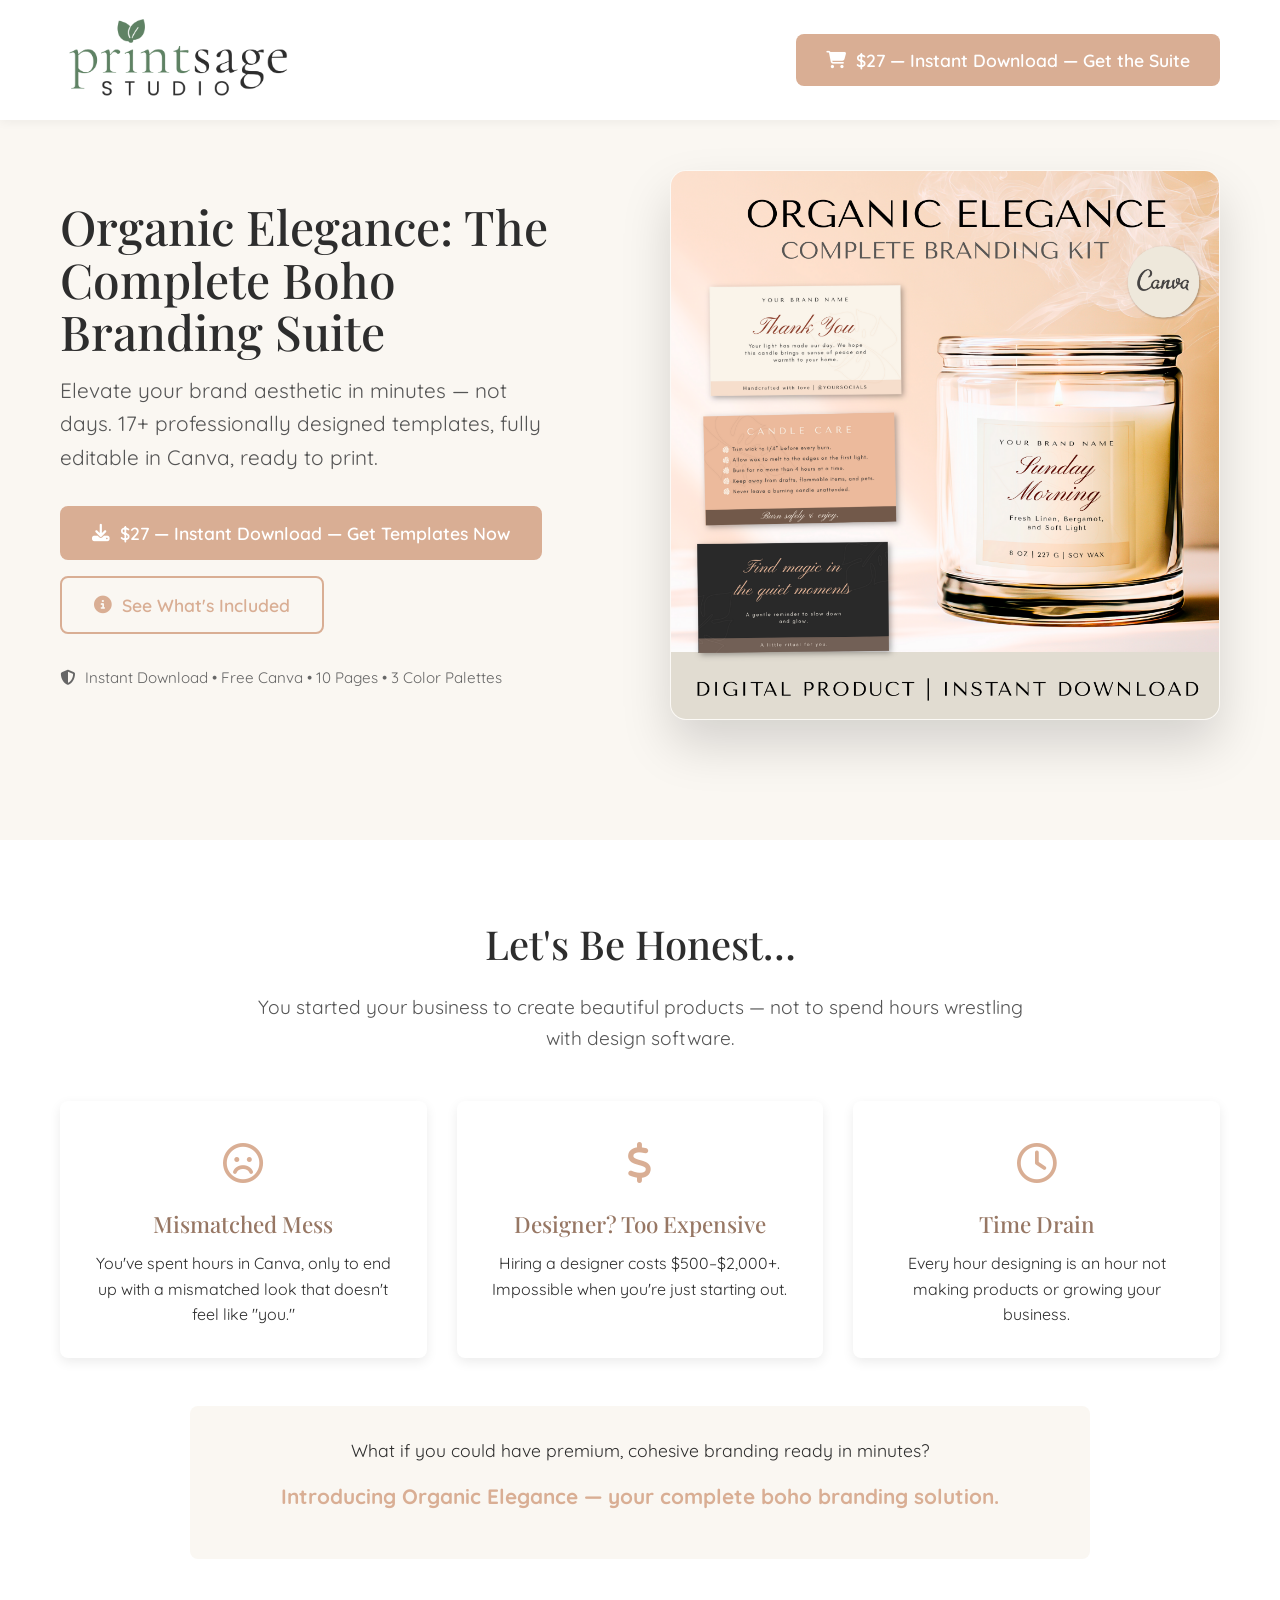
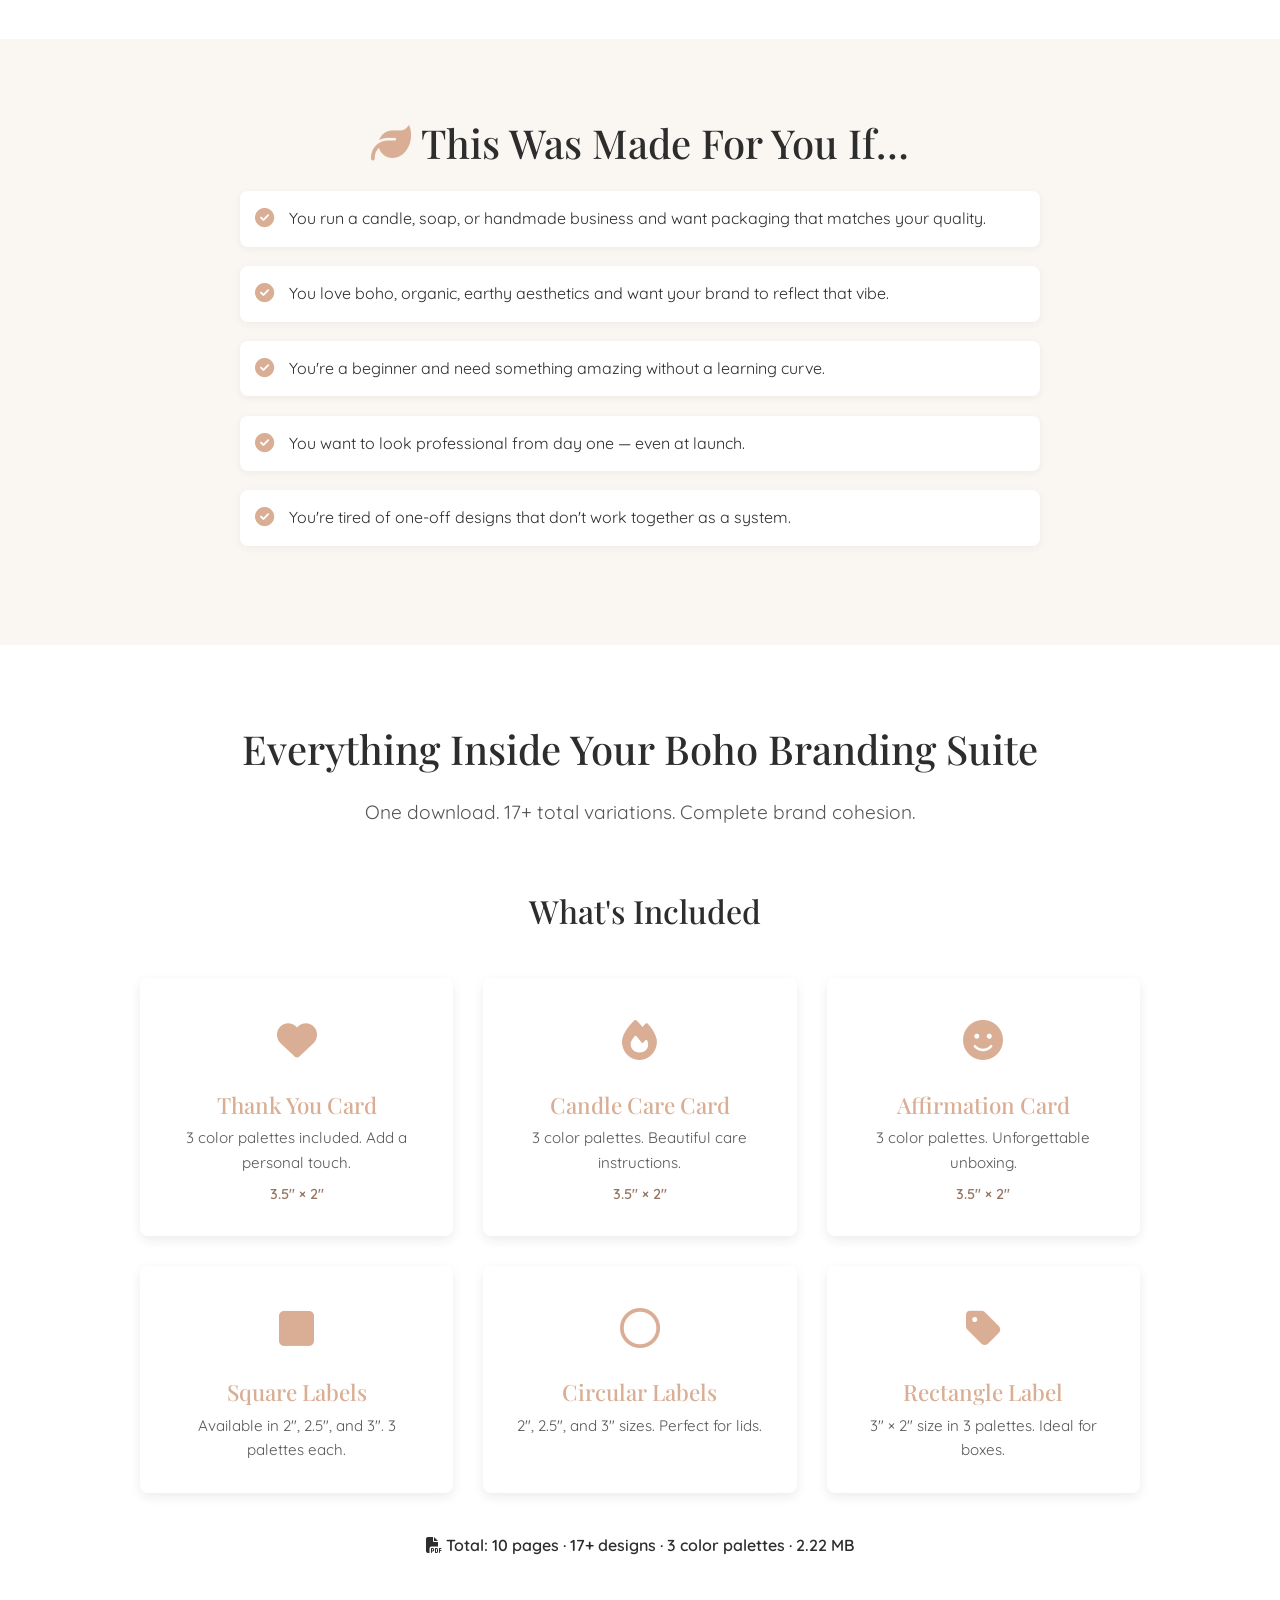
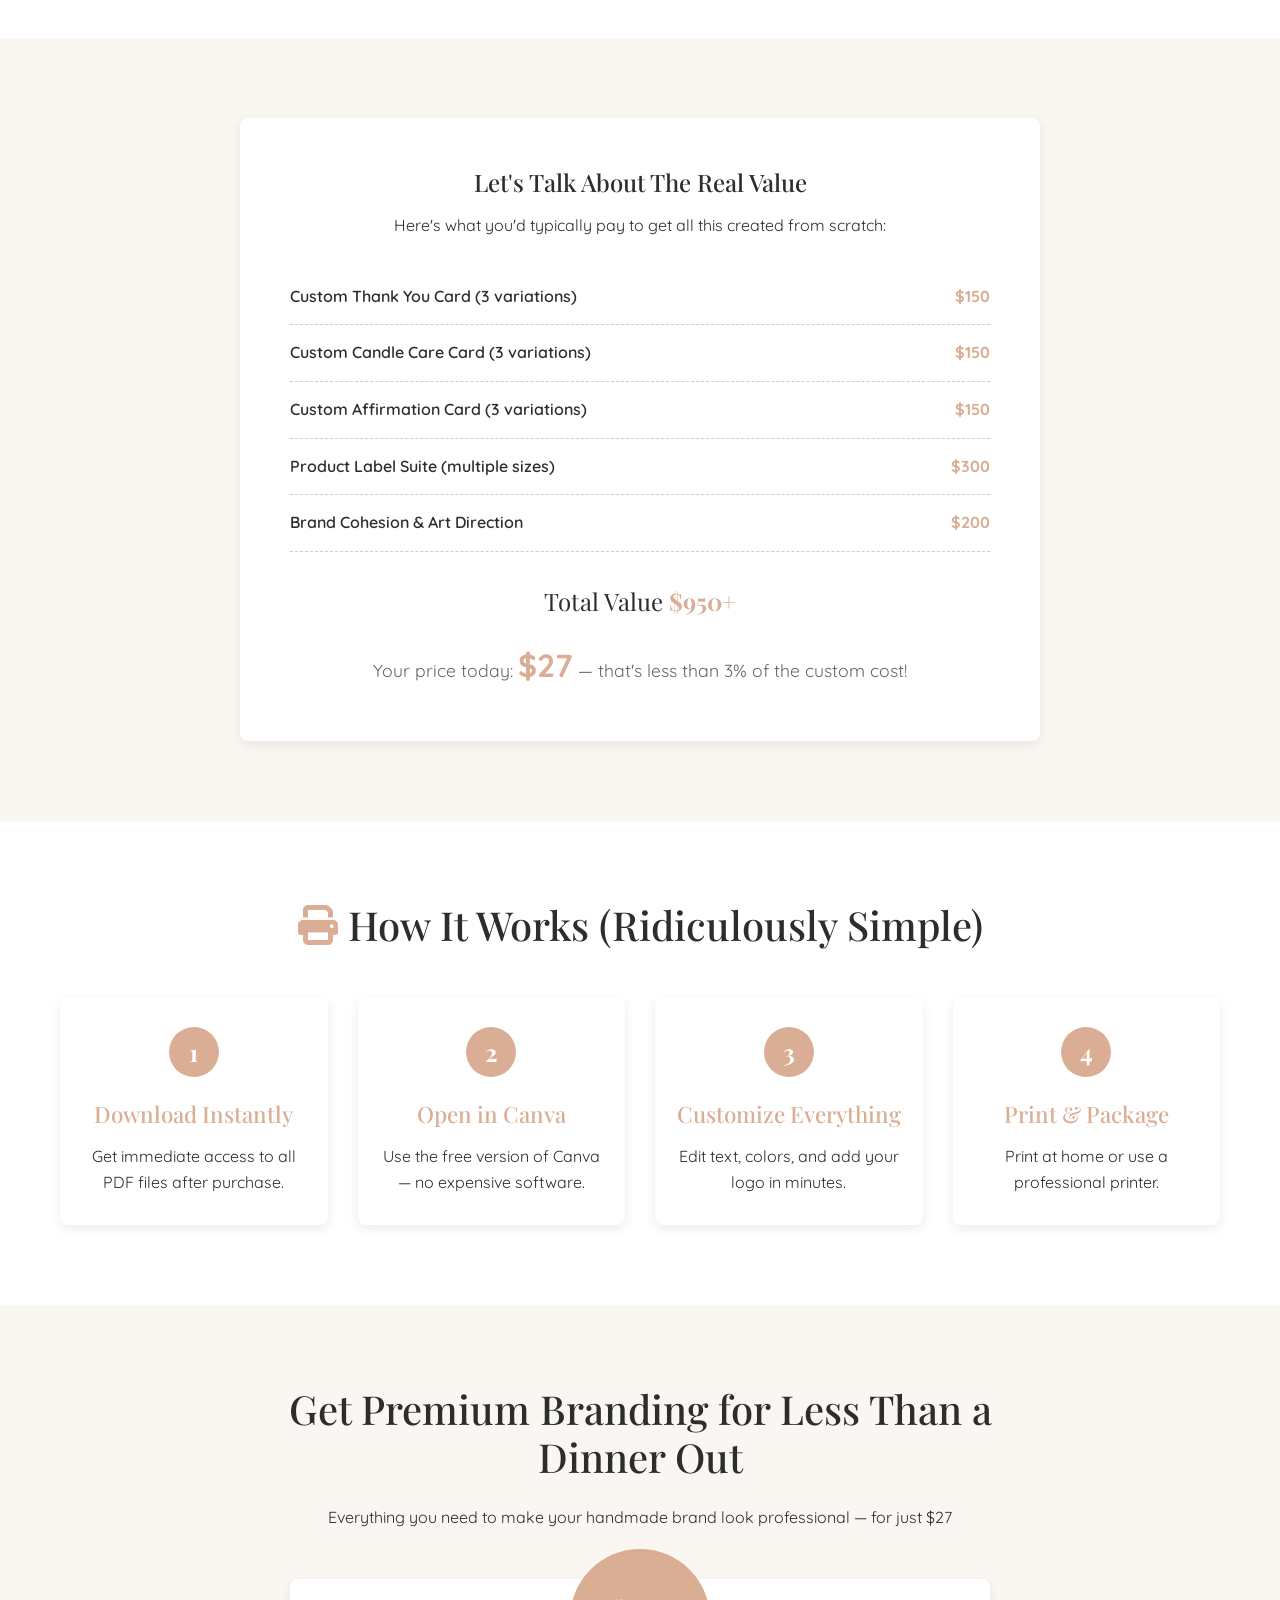
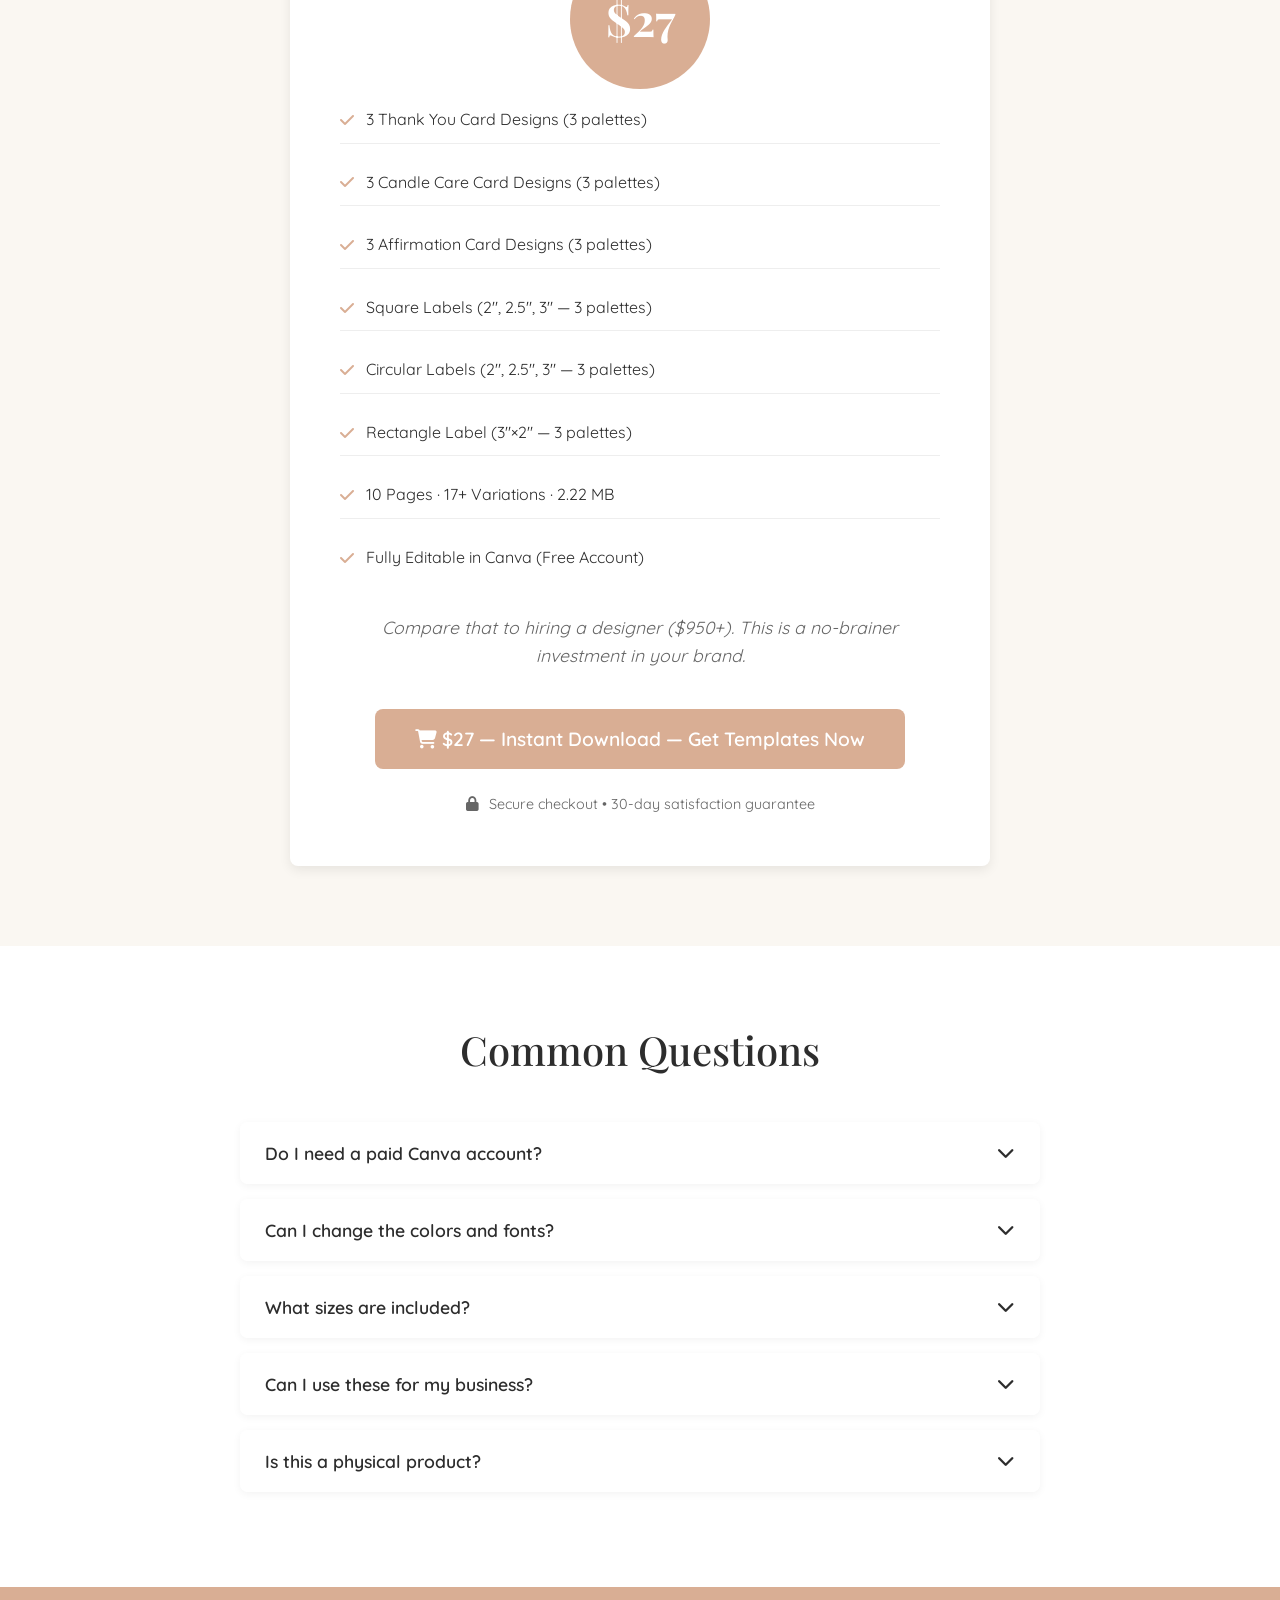
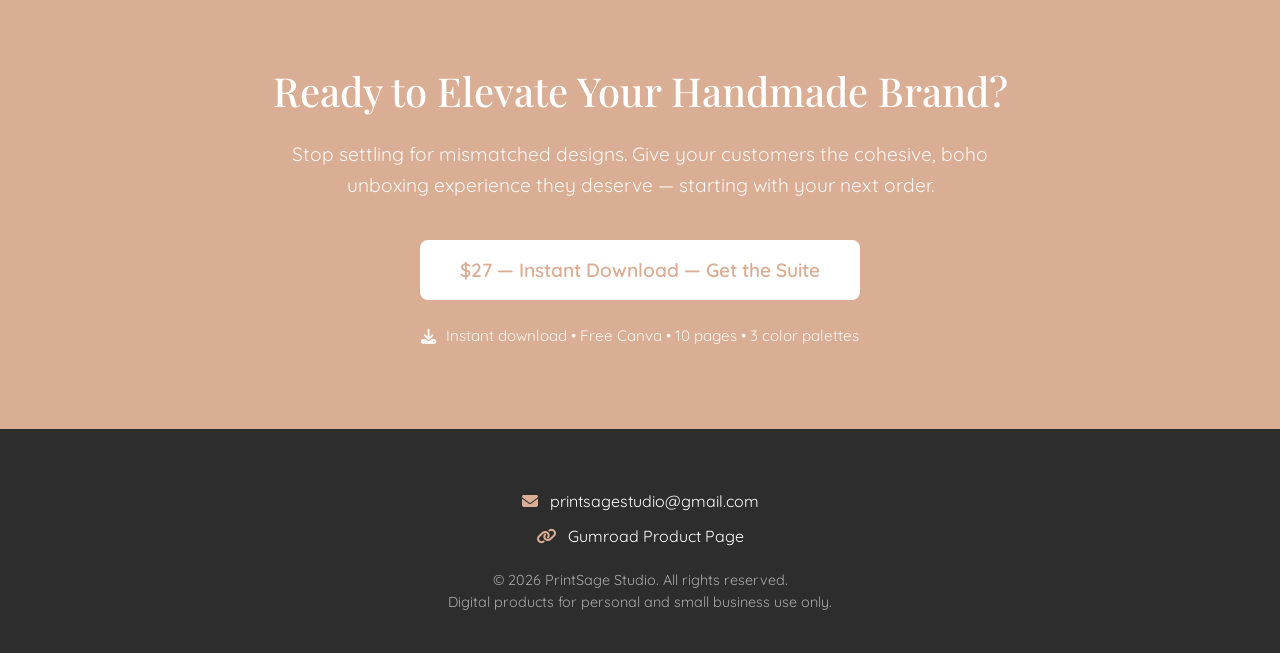
==== index.html @ 2936a678 "initial upload" ====
<!-- ============================================ -->
<!-- FILE: index.html -->
<!-- ============================================ -->
<!DOCTYPE html>
<html lang="en">
<head>
    <meta charset="UTF-8">
    <meta name="viewport" content="width=device-width, initial-scale=1.0">

    <!-- Primary SEO Meta Tags -->
    <title>Organic Elegance | The Complete Boho Branding Suite | Canva Templates</title>
    <meta name="description" content="Premium Canva branding suite for handmade brands. 17+ boho templates: thank you cards, care cards, affirmation cards & product labels. Fully editable in free Canva. Instant download — $27.">
    <meta name="keywords" content="boho branding suite, Canva templates, candle label template, soap branding, thank you card template, product label template Canva, small business branding, packaging templates, affirmation card, boho aesthetic, editable branding kit">
    <meta name="author" content="PrintSage Studio">
    <meta name="robots" content="index, follow">
    <link rel="canonical" href="https://printsagestudio.github.io/boho-branding-suite/">

    <!-- Open Graph / Facebook / Pinterest -->
    <meta property="og:type" content="product">
    <meta property="og:url" content="https://printsagestudio.github.io/boho-branding-suite/">
    <meta property="og:title" content="Organic Elegance: The Complete Boho Branding Suite | $27 — Instant Download">
    <meta property="og:description" content="Elevate your brand with 17+ professionally designed Canva templates. Includes marketing cards, product labels & more. Editable in free Canva. Perfect for candle & soap makers.">
    <meta property="og:image" content="https://printsagestudio.github.io/boho-branding-suite/hero-image.png">
    <meta property="og:image:width" content="1200">
    <meta property="og:image:height" content="630">
    <meta property="og:site_name" content="PrintSage Studio">

    <!-- Twitter Card -->
    <meta name="twitter:card" content="summary_large_image">
    <meta name="twitter:title" content="Organic Elegance | The Complete Boho Branding Suite">
    <meta name="twitter:description" content="Premium Canva templates for handmade brands. Instant download.">
    <meta name="twitter:image" content="https://printsagestudio.github.io/boho-branding-suite/hero-image.png">

    <!-- Google tag (gtag.js) -->
    <script async src="https://www.googletagmanager.com/gtag/js?id=G-DCVMW9T81N"></script>
    <script>
      window.dataLayer = window.dataLayer || [];
      function gtag(){dataLayer.push(arguments);}
      gtag('js', new Date());
      gtag('config', 'G-DCVMW9T81N');
    </script>

    <!-- Schema Markup -->
    <script type="application/ld+json">
    {
      "@context": "https://schema.org/",
      "@type": "Product",
      "name": "Organic Elegance: The Complete Boho Branding Suite",
      "description": "17+ professionally designed Canva templates including marketing cards (thank you, candle care, affirmation) and product labels (square, circular, rectangle) in 3 color palettes. Fully editable in free Canva.",
      "image": "https://printsagestudio.github.io/boho-branding-suite/hero-image.png",
      "brand": {
        "@type": "Brand",
        "name": "PrintSage Studio"
      },
      "aggregateRating": {
        "@type": "AggregateRating",
        "ratingValue": "5",
        "reviewCount": "12"
      },
      "offers": {
        "@type": "Offer",
        "url": "https://printsagestudio.gumroad.com/l/organic-elegance-boho-bundle",
        "priceCurrency": "USD",
        "price": "27.00",
        "priceValidUntil": "2027-12-31",
        "availability": "https://schema.org/InStock",
        "hasMerchantReturnPolicy": {
          "@type": "MerchantReturnPolicy",
          "returnPolicyCategory": "https://schema.org/MerchantReturnNotPermitted"
        },
        "shippingDetails": {
          "@type": "OfferShippingDetails",
          "shippingRate": {
            "@type": "MonetaryAmount",
            "value": "0",
            "currency": "USD"
          }
        }
      }
    }
    </script>

    <link rel="icon" type="image/x-icon" href="favicon.ico">

    <!-- Google Fonts -->
    <link rel="preconnect" href="https://fonts.googleapis.com">
    <link rel="preconnect" href="https://fonts.gstatic.com" crossorigin>
    <link href="https://fonts.googleapis.com/css2?family=Playfair+Display:wght@400;500;600;700&family=Quicksand:wght@300;400;500;600;700&display=swap" rel="stylesheet">

    <!-- Font Awesome for icons -->
    <link rel="stylesheet" href="https://cdnjs.cloudflare.com/ajax/libs/font-awesome/6.4.0/css/all.min.css">

    <link rel="stylesheet" href="style.css">
</head>
<body>
    <!-- Header -->
    <header class="header">
        <div class="container">
            <div class="logo-container">
                <img src="logo.png" alt="PrintSage Studio Logo" class="logo">
            </div>
            
            <button class="buy-button" onclick="scrollToPurchase()">
                <i class="fas fa-shopping-cart"></i> $27 — Instant Download — Get the Suite
            </button>
        </div>
    </header>

    <!-- Hero Section -->
    <section class="hero">
        <div class="container">
            <div class="hero-wrapper">
                <div class="hero-content">
                    <h1 class="hero-title">Organic Elegance: The Complete Boho Branding Suite</h1>
                    <p class="hero-subtitle">Elevate your brand aesthetic in minutes — not days. 17+ professionally designed templates, fully editable in Canva, ready to print.</p>
                    
                    <div class="hero-buttons">
                        <button class="btn-primary" onclick="scrollToPurchase()">
                            <i class="fas fa-download"></i> $27 — Instant Download — Get Templates Now
                        </button>
                        <button class="btn-secondary" onclick="scrollToFeatures()">
                            <i class="fas fa-info-circle"></i> See What's Included
                        </button>
                    </div>
                    
                    <div class="hero-note">
                        <i class="fas fa-shield-alt"></i> Instant Download • Free Canva • 10 Pages • 3 Color Palettes
                    </div>
                </div>
                
                <div class="hero-image-container">
                    <img src="hero-image.png" alt="Boho Branding Suite Preview" class="hero-real-image">
                </div>
            </div>
        </div>
    </section>

    <!-- Problem Section -->
    <section class="problem-section">
        <div class="container">
            <h2>Let's Be Honest…</h2>
            <p class="section-intro">You started your business to create beautiful products — not to spend hours wrestling with design software.</p>
            
            <div class="problem-list">
                <div class="problem-item">
                    <div class="problem-icon"><i class="far fa-frown"></i></div>
                    <h3>Mismatched Mess</h3>
                    <p>You've spent hours in Canva, only to end up with a mismatched look that doesn't feel like "you."</p>
                </div>
                
                <div class="problem-item">
                    <div class="problem-icon"><i class="fas fa-dollar-sign"></i></div>
                    <h3>Designer? Too Expensive</h3>
                    <p>Hiring a designer costs $500–$2,000+. Impossible when you're just starting out.</p>
                </div>
                
                <div class="problem-item">
                    <div class="problem-icon"><i class="far fa-clock"></i></div>
                    <h3>Time Drain</h3>
                    <p>Every hour designing is an hour not making products or growing your business.</p>
                </div>
            </div>
            
            <div class="problem-conclusion">
                <p>What if you could have premium, cohesive branding ready in minutes?</p>
                <p class="highlight-text">Introducing Organic Elegance — your complete boho branding solution.</p>
            </div>
        </div>
    </section>

    <!-- Audience Section -->
    <section class="audience">
        <div class="container">
            <h2><i class="fas fa-leaf"></i> This Was Made For You If…</h2>
            
            <div class="audience-list">
                <div class="audience-item">
                    <i class="fas fa-check-circle"></i>
                    <span>You run a candle, soap, or handmade business and want packaging that matches your quality.</span>
                </div>
                <div class="audience-item">
                    <i class="fas fa-check-circle"></i>
                    <span>You love boho, organic, earthy aesthetics and want your brand to reflect that vibe.</span>
                </div>
                <div class="audience-item">
                    <i class="fas fa-check-circle"></i>
                    <span>You're a beginner and need something amazing without a learning curve.</span>
                </div>
                <div class="audience-item">
                    <i class="fas fa-check-circle"></i>
                    <span>You want to look professional from day one — even at launch.</span>
                </div>
                <div class="audience-item">
                    <i class="fas fa-check-circle"></i>
                    <span>You're tired of one-off designs that don't work together as a system.</span>
                </div>
            </div>
        </div>
    </section>

    <!-- What's Included - NOW IN 3 COLUMNS -->
    <section class="product-intro" id="features">
        <div class="container">
            <div class="section-header">
                <h2>Everything Inside Your Boho Branding Suite</h2>
                <p class="section-subtitle">One download. 17+ total variations. Complete brand cohesion.</p>
            </div>
            
            <div class="whats-included">
                <h3><i class="fas fa-sparkles"></i> What's Included</h3>
                
                <!-- Updated to 3 columns grid -->
                <div class="included-grid three-columns">
                    <div class="included-item">
                        <div class="included-icon"><i class="fas fa-heart"></i></div>
                        <h4>Thank You Card</h4>
                        <p>3 color palettes included. Add a personal touch.</p>
                        <div class="label-sizes">3.5" × 2"</div>
                    </div>
                    
                    <div class="included-item">
                        <div class="included-icon"><i class="fas fa-fire"></i></div>
                        <h4>Candle Care Card</h4>
                        <p>3 color palettes. Beautiful care instructions.</p>
                        <div class="label-sizes">3.5" × 2"</div>
                    </div>
                    
                    <div class="included-item">
                        <div class="included-icon"><i class="fas fa-smile"></i></div>
                        <h4>Affirmation Card</h4>
                        <p>3 color palettes. Unforgettable unboxing.</p>
                        <div class="label-sizes">3.5" × 2"</div>
                    </div>
                    
                    <div class="included-item">
                        <div class="included-icon"><i class="fas fa-square"></i></div>
                        <h4>Square Labels</h4>
                        <p>Available in 2", 2.5", and 3". 3 palettes each.</p>
                    </div>
                    
                    <div class="included-item">
                        <div class="included-icon"><i class="far fa-circle"></i></div>
                        <h4>Circular Labels</h4>
                        <p>2", 2.5", and 3" sizes. Perfect for lids.</p>
                    </div>
                    
                    <div class="included-item">
                        <div class="included-icon"><i class="fas fa-tag"></i></div>
                        <h4>Rectangle Label</h4>
                        <p>3" × 2" size in 3 palettes. Ideal for boxes.</p>
                    </div>
                </div>
                
                <p class="total-summary"><i class="fas fa-file-pdf"></i> Total: 10 pages · 17+ designs · 3 color palettes · 2.22 MB</p>
            </div>
        </div>
    </section>

    <!-- Value Proposition -->
    <section class="value-section">
        <div class="container">
            <div class="value-card">
                <h2>Let's Talk About The Real Value</h2>
                <p>Here's what you'd typically pay to get all this created from scratch:</p>
                
                <div class="value-list">
                    <div class="value-item">
                        <span>Custom Thank You Card (3 variations)</span>
                        <span>$150</span>
                    </div>
                    <div class="value-item">
                        <span>Custom Candle Care Card (3 variations)</span>
                        <span>$150</span>
                    </div>
                    <div class="value-item">
                        <span>Custom Affirmation Card (3 variations)</span>
                        <span>$150</span>
                    </div>
                    <div class="value-item">
                        <span>Product Label Suite (multiple sizes)</span>
                        <span>$300</span>
                    </div>
                    <div class="value-item">
                        <span>Brand Cohesion & Art Direction</span>
                        <span>$200</span>
                    </div>
                </div>
                
                <div class="value-total">
                    Total Value <span>$950+</span>
                </div>
                
                <p class="value-note">Your price today: <strong class="price-highlight">$27</strong> — that's less than 3% of the custom cost!</p>
            </div>
        </div>
    </section>

    <!-- How It Works -->
    <section class="how-it-works">
        <div class="container">
            <h2><i class="fas fa-print"></i> How It Works (Ridiculously Simple)</h2>
            
            <div class="steps">
                <div class="step">
                    <div class="step-number">1</div>
                    <h3>Download Instantly</h3>
                    <p>Get immediate access to all PDF files after purchase.</p>
                </div>
                
                <div class="step">
                    <div class="step-number">2</div>
                    <h3>Open in Canva</h3>
                    <p>Use the free version of Canva — no expensive software.</p>
                </div>
                
                <div class="step">
                    <div class="step-number">3</div>
                    <h3>Customize Everything</h3>
                    <p>Edit text, colors, and add your logo in minutes.</p>
                </div>
                
                <div class="step">
                    <div class="step-number">4</div>
                    <h3>Print & Package</h3>
                    <p>Print at home or use a professional printer.</p>
                </div>
            </div>
        </div>
    </section>

    <!-- Pricing Section -->
    <section class="pricing" id="purchase">
        <div class="container">
            <div class="pricing-header">
                <h2>Get Premium Branding for Less Than a Dinner Out</h2>
                <p>Everything you need to make your handmade brand look professional — for just $27</p>
            </div>
            
            <div class="pricing-card">
                <div class="price-badge">
                    <span class="price">$27</span>
                </div>
                
                <div class="pricing-features">
                    <div class="feature-item">
                        <i class="fas fa-check"></i>
                        <span>3 Thank You Card Designs (3 palettes)</span>
                    </div>
                    <div class="feature-item">
                        <i class="fas fa-check"></i>
                        <span>3 Candle Care Card Designs (3 palettes)</span>
                    </div>
                    <div class="feature-item">
                        <i class="fas fa-check"></i>
                        <span>3 Affirmation Card Designs (3 palettes)</span>
                    </div>
                    <div class="feature-item">
                        <i class="fas fa-check"></i>
                        <span>Square Labels (2", 2.5", 3" — 3 palettes)</span>
                    </div>
                    <div class="feature-item">
                        <i class="fas fa-check"></i>
                        <span>Circular Labels (2", 2.5", 3" — 3 palettes)</span>
                    </div>
                    <div class="feature-item">
                        <i class="fas fa-check"></i>
                        <span>Rectangle Label (3"×2" — 3 palettes)</span>
                    </div>
                    <div class="feature-item">
                        <i class="fas fa-check"></i>
                        <span>10 Pages · 17+ Variations · 2.22 MB</span>
                    </div>
                    <div class="feature-item">
                        <i class="fas fa-check"></i>
                        <span>Fully Editable in Canva (Free Account)</span>
                    </div>
                </div>
                
                <p class="price-comparison">Compare that to hiring a designer ($950+). This is a no-brainer investment in your brand.</p>
                
                <button class="btn-primary btn-large" onclick="purchaseProduct()">
                    <i class="fas fa-shopping-cart"></i> $27 — Instant Download — Get Templates Now
                </button>
                
                <div class="guarantee">
                    <i class="fas fa-lock"></i> Secure checkout • 30-day satisfaction guarantee
                </div>
            </div>
        </div>
    </section>

    <!-- FAQ Section -->
    <section class="faq">
        <div class="container">
            <h2>Common Questions</h2>
            
            <div class="faq-grid">
                <div class="faq-item">
                    <button class="faq-question">
                        Do I need a paid Canva account?
                        <i class="fas fa-chevron-down"></i>
                    </button>
                    <div class="faq-answer">
                        <p>Nope! All templates work with a free Canva account. You don't need Canva Pro.</p>
                    </div>
                </div>
                
                <div class="faq-item">
                    <button class="faq-question">
                        Can I change the colors and fonts?
                        <i class="fas fa-chevron-down"></i>
                    </button>
                    <div class="faq-answer">
                        <p>Absolutely! Everything is fully customizable. Change colors, fonts, text, and add your logo.</p>
                    </div>
                </div>
                
                <div class="faq-item">
                    <button class="faq-question">
                        What sizes are included?
                        <i class="fas fa-chevron-down"></i>
                    </button>
                    <div class="faq-answer">
                        <p>Marketing cards are 3.5"×2". Labels come in 2", 2.5", 3" (square & circle) and 3"×2" rectangle. All in 3 color palettes.</p>
                    </div>
                </div>
                
                <div class="faq-item">
                    <button class="faq-question">
                        Can I use these for my business?
                        <i class="fas fa-chevron-down"></i>
                    </button>
                    <div class="faq-answer">
                        <p>Yes! For personal or small business use. You cannot resell the templates themselves.</p>
                    </div>
                </div>
                
                <div class="faq-item">
                    <button class="faq-question">
                        Is this a physical product?
                        <i class="fas fa-chevron-down"></i>
                    </button>
                    <div class="faq-answer">
                        <p>No, it's a digital download. You'll receive instant access to PDF files. Nothing ships.</p>
                    </div>
                </div>
            </div>
        </div>
    </section>

    <!-- Final CTA -->
    <section class="final-cta">
        <div class="container">
            <h2>Ready to Elevate Your Handmade Brand?</h2>
            <p>Stop settling for mismatched designs. Give your customers the cohesive, boho unboxing experience they deserve — starting with your next order.</p>
            
            <button class="btn-primary btn-large" onclick="purchaseProduct()">
                $27 — Instant Download — Get the Suite
            </button>
            
            <div class="cta-note">
                <i class="fas fa-download"></i> Instant download • Free Canva • 10 pages • 3 color palettes
            </div>
        </div>
    </section>

    <!-- Footer -->
    <footer class="footer">
        <div class="container">
            <div class="footer-content">
                <div class="footer-contact">
                    <p><i class="fas fa-envelope"></i> printsagestudio@gmail.com</p>
                    <p><i class="fas fa-link"></i> <a href="https://printsagestudio.gumroad.com/l/organic-elegance-boho-bundle" target="_blank">Gumroad Product Page</a></p>
                </div>
                
                <div class="footer-copyright">
                    <p>© 2026 PrintSage Studio. All rights reserved.</p>
                    <p>Digital products for personal and small business use only.</p>
                </div>
            </div>
        </div>
    </footer>

    <!-- Purchase Modal -->
    <div class="modal-overlay" id="purchaseModal">
        <div class="modal">
            <button class="modal-close" onclick="closeModal()">
                <i class="fas fa-times"></i>
            </button>
            
            <div class="modal-header">
                <h3>Complete Your Purchase</h3>
                <p>You're buying: Organic Elegance - The Complete Boho Branding Suite</p>
            </div>
            
            <div class="modal-content">
                <div class="modal-price">
                    <span class="modal-price-amount">$27</span>
                    <span class="modal-price-note">One-time payment</span>
                </div>
                
                <div class="modal-features">
                    <p><i class="fas fa-check"></i> Instant access after purchase</p>
                    <p><i class="fas fa-check"></i> Works with free Canva</p>
                    <p><i class="fas fa-check"></i> 30-day satisfaction guarantee</p>
                </div>
                
                <a href="https://printsagestudio.gumroad.com/l/organic-elegance-boho-bundle" target="_blank" class="btn-primary btn-large btn-modal">
                    <i class="fas fa-external-link-alt"></i> Buy on Gumroad
                </a>
                
                <p class="modal-note">You'll be redirected to Gumroad to complete your purchase securely.</p>
            </div>
        </div>
    </div>

    <script src="script.js"></script>
</body>
</html>
---- style.css ----
/* ============================================ */
/* FILE: style.css */
/* ============================================ */

/* CSS Reset and Base Styles */
* {
    margin: 0;
    padding: 0;
    box-sizing: border-box;
}

:root {
    --text-color: #2d2d2d;
    --primary-color: #d9ae94;
    --secondary-color: #977764;
    --background-color: #faf7f2;
    --light-color: #ffffff;
    --shadow: 0 4px 12px rgba(0, 0, 0, 0.08);
    --border-radius: 8px;
    --transition: all 0.3s ease;
    --icon-color: #d9ae94;
}

body {
    font-family: 'Quicksand', sans-serif;
    color: var(--text-color);
    line-height: 1.6;
    background-color: var(--light-color);
}

h1, h2, h3, h4, h5, h6 {
    font-family: 'Playfair Display', serif;
    font-weight: 500;
    line-height: 1.2;
    margin-bottom: 1rem;
    color: var(--text-color);
}

.container {
    width: 100%;
    max-width: 1200px;
    margin: 0 auto;
    padding: 0 20px;
}

section {
    padding: 80px 0;
}

/* ============================================
   HEADER
   ============================================ */
.header {
    background-color: var(--light-color);
    padding: 10px 0;
    position: sticky;
    top: 0;
    z-index: 100;
    box-shadow: 0 2px 10px rgba(0, 0, 0, 0.05);
}

.header .container {
    display: flex;
    justify-content: space-between;
    align-items: center;
}

.logo-container {
    display: flex;
    align-items: center;
    gap: 20px;
}

.logo {
    height: 100px;
    width: auto;
    transition: var(--transition);
}

.buy-button {
    background-color: var(--primary-color);
    color: white;
    border: none;
    padding: 15px 30px;
    border-radius: var(--border-radius);
    font-family: 'Quicksand', sans-serif;
    font-weight: 600;
    font-size: 1.1rem;
    cursor: pointer;
    transition: var(--transition);
    display: flex;
    align-items: center;
    gap: 10px;
    white-space: nowrap;
}

.buy-button:hover {
    background-color: #9e7a4e;
    transform: translateY(-2px);
    box-shadow: var(--shadow);
}

/* ============================================
   HERO SECTION - SMALLER IMAGE
   ============================================ */
.hero {
    background-color: var(--background-color);
    padding: 50px 0 120px;
    overflow: hidden;
}

.hero-wrapper {
    display: flex;
    align-items: center;
    gap: 60px;
    position: relative;
}

.hero-content {
    flex: 1;
    min-width: 0;
    max-width: 500px;
}

.hero-title {
    font-size: 3rem;
    margin-bottom: 1rem;
    line-height: 1.1;
}

.hero-subtitle {
    font-size: 1.3rem;
    margin-bottom: 2rem;
    color: #555;
}

.hero-buttons {
    display: flex;
    gap: 16px;
    margin-bottom: 2rem;
    flex-wrap: wrap;
}

.btn-primary, .btn-secondary {
    padding: 16px 32px;
    border-radius: var(--border-radius);
    font-family: 'Quicksand', sans-serif;
    font-weight: 600;
    font-size: 1.1rem;
    cursor: pointer;
    transition: var(--transition);
    border: none;
    display: flex;
    align-items: center;
    gap: 10px;
}

.btn-primary {
    background-color: var(--primary-color);
    color: white;
}

.btn-primary:hover {
    background-color: #9e7a4e;
    transform: translateY(-3px);
    box-shadow: var(--shadow);
}

.btn-secondary {
    background-color: transparent;
    color: var(--primary-color);
    border: 2px solid var(--primary-color);
}

.btn-secondary:hover {
    background-color: rgba(183, 140, 90, 0.05);
    transform: translateY(-3px);
}

.btn-large {
    padding: 18px 40px;
    font-size: 1.2rem;
}

.hero-note {
    display: flex;
    align-items: center;
    gap: 10px;
    color: #666;
    font-size: 0.95rem;
}

/* HERO IMAGE - MADE SMALLER */
.hero-image-container {
    flex: 1;
    min-width: 0;
    display: flex;
    justify-content: flex-end;
    align-items: flex-start;
}

.hero-real-image {
    width: 100%;
    max-width: 550px; /* REDUCED FROM 800px TO 550px */
    height: auto;
    border-radius: 16px;
    box-shadow: 0 25px 50px rgba(0, 0, 0, 0.15);
    object-fit: cover;
    border: 1px solid rgba(255, 255, 255, 0.3);
    transition: transform 0.5s ease, box-shadow 0.5s ease;
}

.hero-real-image:hover {
    transform: translateY(-5px) scale(1.02);
    box-shadow: 0 30px 60px rgba(0, 0, 0, 0.2);
}

/* ============================================
   PROBLEM SECTION
   ============================================ */
.problem-section {
    background-color: var(--light-color);
}

.problem-section h2 {
    font-size: 2.5rem;
    text-align: center;
    margin-bottom: 1.5rem;
}

.section-intro {
    text-align: center;
    font-size: 1.2rem;
    max-width: 800px;
    margin: 0 auto 3rem;
    color: #555;
}

.problem-list {
    display: grid;
    grid-template-columns: repeat(auto-fit, minmax(250px, 1fr));
    gap: 30px;
    margin-bottom: 3rem;
}

.problem-item {
    background-color: white;
    padding: 30px;
    border-radius: var(--border-radius);
    box-shadow: var(--shadow);
    transition: var(--transition);
    text-align: center;
}

.problem-item:hover {
    transform: translateY(-5px);
    box-shadow: 0 8px 20px rgba(0, 0, 0, 0.12);
}

.problem-icon {
    font-size: 2.5rem;
    margin-bottom: 1rem;
    color: var(--icon-color);
}

.problem-item h3 {
    font-size: 1.4rem;
    margin-bottom: 0.8rem;
    color: var(--secondary-color);
}

.problem-conclusion {
    background-color: var(--background-color);
    padding: 30px;
    border-radius: var(--border-radius);
    max-width: 900px;
    margin: 0 auto;
    text-align: center;
}

.problem-conclusion p {
    margin-bottom: 1rem;
    font-size: 1.1rem;
}

.highlight-text {
    font-weight: 700;
    color: var(--primary-color);
    font-size: 1.3rem !important;
}

/* ============================================
   AUDIENCE SECTION
   ============================================ */
.audience {
    background-color: var(--background-color);
}

.audience h2 {
    font-size: 2.5rem;
    text-align: center;
    margin-bottom: 1.5rem;
    display: flex;
    align-items: center;
    justify-content: center;
    gap: 10px;
}

.audience h2 i {
    color: var(--icon-color);
}

.audience-list {
    max-width: 800px;
    margin: 0 auto;
}

.audience-item {
    display: flex;
    align-items: flex-start;
    gap: 15px;
    margin-bottom: 1.2rem;
    padding: 15px;
    background-color: white;
    border-radius: var(--border-radius);
    box-shadow: 0 2px 8px rgba(0, 0, 0, 0.05);
}

.audience-item i {
    color: var(--primary-color);
    font-size: 1.2rem;
    margin-top: 3px;
}

/* ============================================
   PRODUCT INTRO / WHAT'S INCLUDED - 3 COLUMNS
   ============================================ */
.product-intro {
    background-color: var(--light-color);
}

.section-header {
    text-align: center;
    max-width: 900px;
    margin: 0 auto 4rem;
}

.section-header h2 {
    font-size: 2.5rem;
    margin-bottom: 1.5rem;
}

.section-subtitle {
    font-size: 1.2rem;
    color: #555;
}

.whats-included h3 {
    font-size: 2rem;
    text-align: center;
    margin-bottom: 3rem;
    display: flex;
    align-items: center;
    justify-content: center;
    gap: 10px;
}

.whats-included h3 i {
    color: var(--icon-color);
}

/* THREE COLUMN GRID - specifically for 6 items */
.included-grid.three-columns {
    display: grid;
    grid-template-columns: repeat(3, 1fr);
    gap: 30px;
    max-width: 1000px;
    margin: 0 auto;
}

.included-item {
    background-color: white;
    padding: 30px;
    border-radius: var(--border-radius);
    box-shadow: var(--shadow);
    text-align: center;
    transition: var(--transition);
}

.included-item:hover {
    transform: translateY(-5px);
    box-shadow: 0 8px 20px rgba(0, 0, 0, 0.12);
}

.included-icon {
    font-size: 2.5rem;
    margin-bottom: 1.2rem;
    color: var(--icon-color);
}

.included-item h4 {
    font-size: 1.4rem;
    margin-bottom: 0.5rem;
    color: var(--primary-color);
}

.included-item p {
    font-size: 0.95rem;
    color: #555;
}

.label-sizes {
    font-size: 0.9rem;
    color: #977764;
    font-weight: 600;
    margin-top: 8px;
}

.total-summary {
    text-align: center;
    margin-top: 40px;
    font-weight: 600;
}

/* ============================================
   VALUE SECTION
   ============================================ */
.value-section {
    background-color: var(--background-color);
}

.value-card {
    background-color: white;
    border-radius: var(--border-radius);
    padding: 50px;
    max-width: 800px;
    margin: 0 auto;
    text-align: center;
    box-shadow: var(--shadow);
}

.value-list {
    text-align: left;
    margin: 30px 0;
}

.value-item {
    display: flex;
    justify-content: space-between;
    align-items: center;
    padding: 15px 0;
    border-bottom: 1px dashed #ccc;
}

.value-item span:first-child {
    font-weight: 600;
}

.value-item span:last-child {
    color: var(--primary-color);
    font-weight: 700;
}

.value-total {
    font-size: 1.5rem;
    margin: 30px 0 20px;
    font-family: 'Playfair Display', serif;
}

.value-total span {
    color: var(--primary-color);
    font-weight: 700;
}

.value-note {
    font-size: 1.1rem;
    color: #666;
}

.price-highlight {
    font-size: 2rem;
    color: var(--primary-color);
}

/* ============================================
   HOW IT WORKS
   ============================================ */
.how-it-works {
    background-color: var(--light-color);
}

.how-it-works h2 {
    font-size: 2.5rem;
    text-align: center;
    margin-bottom: 3rem;
    display: flex;
    align-items: center;
    justify-content: center;
    gap: 10px;
}

.how-it-works h2 i {
    color: var(--icon-color);
}

.steps {
    display: grid;
    grid-template-columns: repeat(auto-fit, minmax(220px, 1fr));
    gap: 30px;
}

.step {
    text-align: center;
    padding: 30px 20px;
    background-color: white;
    border-radius: var(--border-radius);
    box-shadow: var(--shadow);
    transition: var(--transition);
    position: relative;
}

.step:hover {
    transform: translateY(-5px);
    box-shadow: 0 8px 20px rgba(0, 0, 0, 0.12);
}

.step-number {
    width: 50px;
    height: 50px;
    background-color: var(--primary-color);
    color: white;
    border-radius: 50%;
    display: flex;
    align-items: center;
    justify-content: center;
    font-size: 1.5rem;
    font-weight: 700;
    margin: 0 auto 1.5rem;
    font-family: 'Playfair Display', serif;
}

.step h3 {
    font-size: 1.4rem;
    margin-bottom: 1rem;
    color: var(--primary-color);
}

/* ============================================
   PRICING
   ============================================ */
.pricing {
    background-color: var(--background-color);
    text-align: center;
}

.pricing-header {
    max-width: 800px;
    margin: 0 auto 3rem;
}

.pricing-header h2 {
    font-size: 2.5rem;
    margin-bottom: 1.5rem;
}

.pricing-card {
    background-color: white;
    border-radius: var(--border-radius);
    box-shadow: var(--shadow);
    padding: 70px 50px 50px;
    max-width: 700px;
    margin: 0 auto;
    position: relative;
    text-align: center;
}

.price-badge {
    background-color: var(--primary-color);
    color: white;
    width: 140px;
    height: 140px;
    border-radius: 50%;
    display: flex;
    flex-direction: column;
    align-items: center;
    justify-content: center;
    margin: 0 auto;
    position: absolute;
    top: -30px;
    left: 50%;
    transform: translateX(-50%);
}

.price {
    font-size: 2.8rem;
    font-weight: 700;
    font-family: 'Playfair Display', serif;
}

.pricing-features {
    margin: 3rem 0 2rem;
    text-align: left;
}

.feature-item {
    display: flex;
    align-items: center;
    gap: 12px;
    margin-bottom: 1rem;
    padding: 10px 0;
    border-bottom: 1px solid #eee;
}

.feature-item:last-child {
    border-bottom: none;
}

.feature-item i {
    color: var(--primary-color);
}

.price-comparison {
    font-style: italic;
    color: #666;
    margin-bottom: 2.5rem;
    font-size: 1.1rem;
    text-align: center;
}

.pricing-card .btn-primary {
    display: inline-block;
    margin: 0 auto;
    width: auto;
    min-width: 300px;
}

.guarantee {
    display: flex;
    align-items: center;
    justify-content: center;
    gap: 10px;
    margin-top: 1.5rem;
    color: #666;
    font-size: 0.9rem;
}

/* ============================================
   FAQ
   ============================================ */
.faq h2 {
    font-size: 2.5rem;
    text-align: center;
    margin-bottom: 3rem;
}

.faq-grid {
    max-width: 800px;
    margin: 0 auto;
}

.faq-item {
    margin-bottom: 15px;
    border-radius: var(--border-radius);
    overflow: hidden;
    box-shadow: 0 2px 8px rgba(0, 0, 0, 0.05);
}

.faq-question {
    width: 100%;
    padding: 20px 25px;
    background-color: white;
    border: none;
    text-align: left;
    font-family: 'Quicksand', sans-serif;
    font-size: 1.1rem;
    font-weight: 600;
    color: var(--text-color);
    cursor: pointer;
    display: flex;
    justify-content: space-between;
    align-items: center;
    transition: var(--transition);
}

.faq-question:hover {
    background-color: #f9f9f9;
}

.faq-question i {
    transition: var(--transition);
}

.faq-question.active i {
    transform: rotate(180deg);
}

.faq-answer {
    padding: 0 25px;
    background-color: white;
    max-height: 0;
    overflow: hidden;
    transition: max-height 0.3s ease;
}

.faq-answer p {
    padding: 0 0 20px;
}

/* ============================================
   FINAL CTA
   ============================================ */
.final-cta {
    background-color: var(--primary-color);
    color: white;
    text-align: center;
}

.final-cta h2 {
    color: white;
    font-size: 2.5rem;
    margin-bottom: 1.5rem;
}

.final-cta p {
    font-size: 1.2rem;
    max-width: 700px;
    margin: 0 auto 2.5rem;
    opacity: 0.9;
}

.final-cta .btn-primary {
    background-color: white;
    color: var(--primary-color);
    display: inline-block;
    margin: 0 auto;
    width: auto;
    min-width: 300px;
}

.final-cta .btn-primary:hover {
    background-color: #f0f0f0;
}

.cta-note {
    margin-top: 1.5rem;
    display: flex;
    align-items: center;
    justify-content: center;
    gap: 10px;
    font-size: 0.95rem;
    opacity: 0.9;
}

/* ============================================
   FOOTER
   ============================================ */
.footer {
    background-color: #2d2d2d;
    color: white;
    padding: 60px 0 40px;
}

.footer-content {
    display: flex;
    flex-direction: column;
    align-items: center;
    text-align: center;
}

.footer-contact {
    display: flex;
    flex-direction: column;
    gap: 10px;
}

.footer-contact i {
    margin-right: 8px;
    color: var(--primary-color);
}

.footer-contact a {
    color: white;
    text-decoration: none;
}

.footer-contact a:hover {
    text-decoration: underline;
}

.footer-copyright {
    font-size: 0.9rem;
    color: #aaa;
    line-height: 1.5;
    margin-top: 20px;
}

/* ============================================
   MODAL
   ============================================ */
.modal-overlay {
    position: fixed;
    top: 0;
    left: 0;
    width: 100%;
    height: 100%;
    background-color: rgba(0, 0, 0, 0.7);
    display: flex;
    align-items: center;
    justify-content: center;
    z-index: 1000;
    opacity: 0;
    visibility: hidden;
    transition: var(--transition);
}

.modal-overlay.active {
    opacity: 1;
    visibility: visible;
}

.modal {
    background-color: white;
    border-radius: var(--border-radius);
    width: 90%;
    max-width: 500px;
    position: relative;
    padding: 40px;
    box-shadow: 0 10px 30px rgba(0, 0, 0, 0.2);
    text-align: center;
}

.modal-close {
    position: absolute;
    top: 20px;
    right: 20px;
    background: none;
    border: none;
    font-size: 1.5rem;
    color: #777;
    cursor: pointer;
    transition: var(--transition);
}

.modal-close:hover {
    color: var(--text-color);
}

.modal-header {
    margin-bottom: 2rem;
}

.modal-header h3 {
    font-size: 1.8rem;
    color: var(--primary-color);
}

.modal-price {
    margin-bottom: 2rem;
}

.modal-price-amount {
    font-size: 3rem;
    font-weight: 700;
    font-family: 'Playfair Display', serif;
    color: var(--primary-color);
    display: block;
}

.modal-price-note {
    color: #666;
    font-size: 0.9rem;
}

.modal-features {
    margin-bottom: 2rem;
    text-align: left;
}

.modal-features p {
    display: flex;
    align-items: center;
    gap: 10px;
    margin-bottom: 0.8rem;
    padding-bottom: 0.8rem;
    border-bottom: 1px solid #eee;
}

.modal-features i {
    color: var(--primary-color);
}

.btn-modal {
    width: 100%;
    margin-bottom: 1.5rem;
}

.modal-note {
    font-size: 0.9rem;
    color: #666;
    text-align: center;
}

/* ============================================
   RESPONSIVE DESIGN
   ============================================ */
@media (max-width: 992px) {
    .hero-wrapper {
        flex-direction: column;
        text-align: center;
        gap: 40px;
    }
    
    .hero-title {
        font-size: 2.5rem;
    }
    
    .hero-buttons {
        justify-content: center;
    }
    
    .hero-note {
        justify-content: center;
    }
    
    .hero-real-image {
        max-width: 450px; /* Smaller on tablet too */
        margin: 0 auto;
    }
    
    .logo {
        height: 100px;
    }
    
    /* Make 3 columns tablet responsive */
    .included-grid.three-columns {
        grid-template-columns: repeat(2, 1fr);
        gap: 20px;
    }
}

@media (max-width: 768px) {
    section {
        padding: 60px 0;
    }
    
    .hero-title {
        font-size: 2.2rem;
    }
    
    .hero-subtitle {
        font-size: 1.1rem;
    }
    
    h2 {
        font-size: 2rem !important;
    }
    
    .pricing-card {
        padding: 70px 25px 40px;
    }
    
    .btn-primary, .btn-secondary {
        padding: 14px 24px;
        font-size: 1rem;
    }
    
    .pricing-card .btn-primary,
    .final-cta .btn-primary {
        min-width: 250px;
        width: 100%;
        max-width: 100%;
    }
    
    .logo {
        height: 100px;
    }
    
    .hero-real-image {
        max-width: 400px;
    }
    
    /* Make 3 columns mobile responsive */
    .included-grid.three-columns {
        grid-template-columns: 1fr;
        max-width: 400px;
    }
}

@media (max-width: 576px) {
    .header .container {
        flex-direction: column;
        gap: 15px;
    }
    
    .hero-title {
        font-size: 1.8rem;
    }
    
    .hero-buttons {
        flex-direction: column;
    }
    
    .btn-primary, .btn-secondary {
        width: 100%;
    }
    
    .pricing-features {
        text-align: center;
    }
    
    .feature-item {
        justify-content: center;
    }
    
    .hero-real-image {
        max-width: 100%;
        border-radius: 8px;
    }
    
    .logo {
        height: 80px;
    }
}

@media (min-width: 1400px) {
    .logo {
        height: 90px;
    }
    
    .hero-real-image {
        max-width: 600px; /* Slightly larger on big screens but still smaller than original */
    }
}
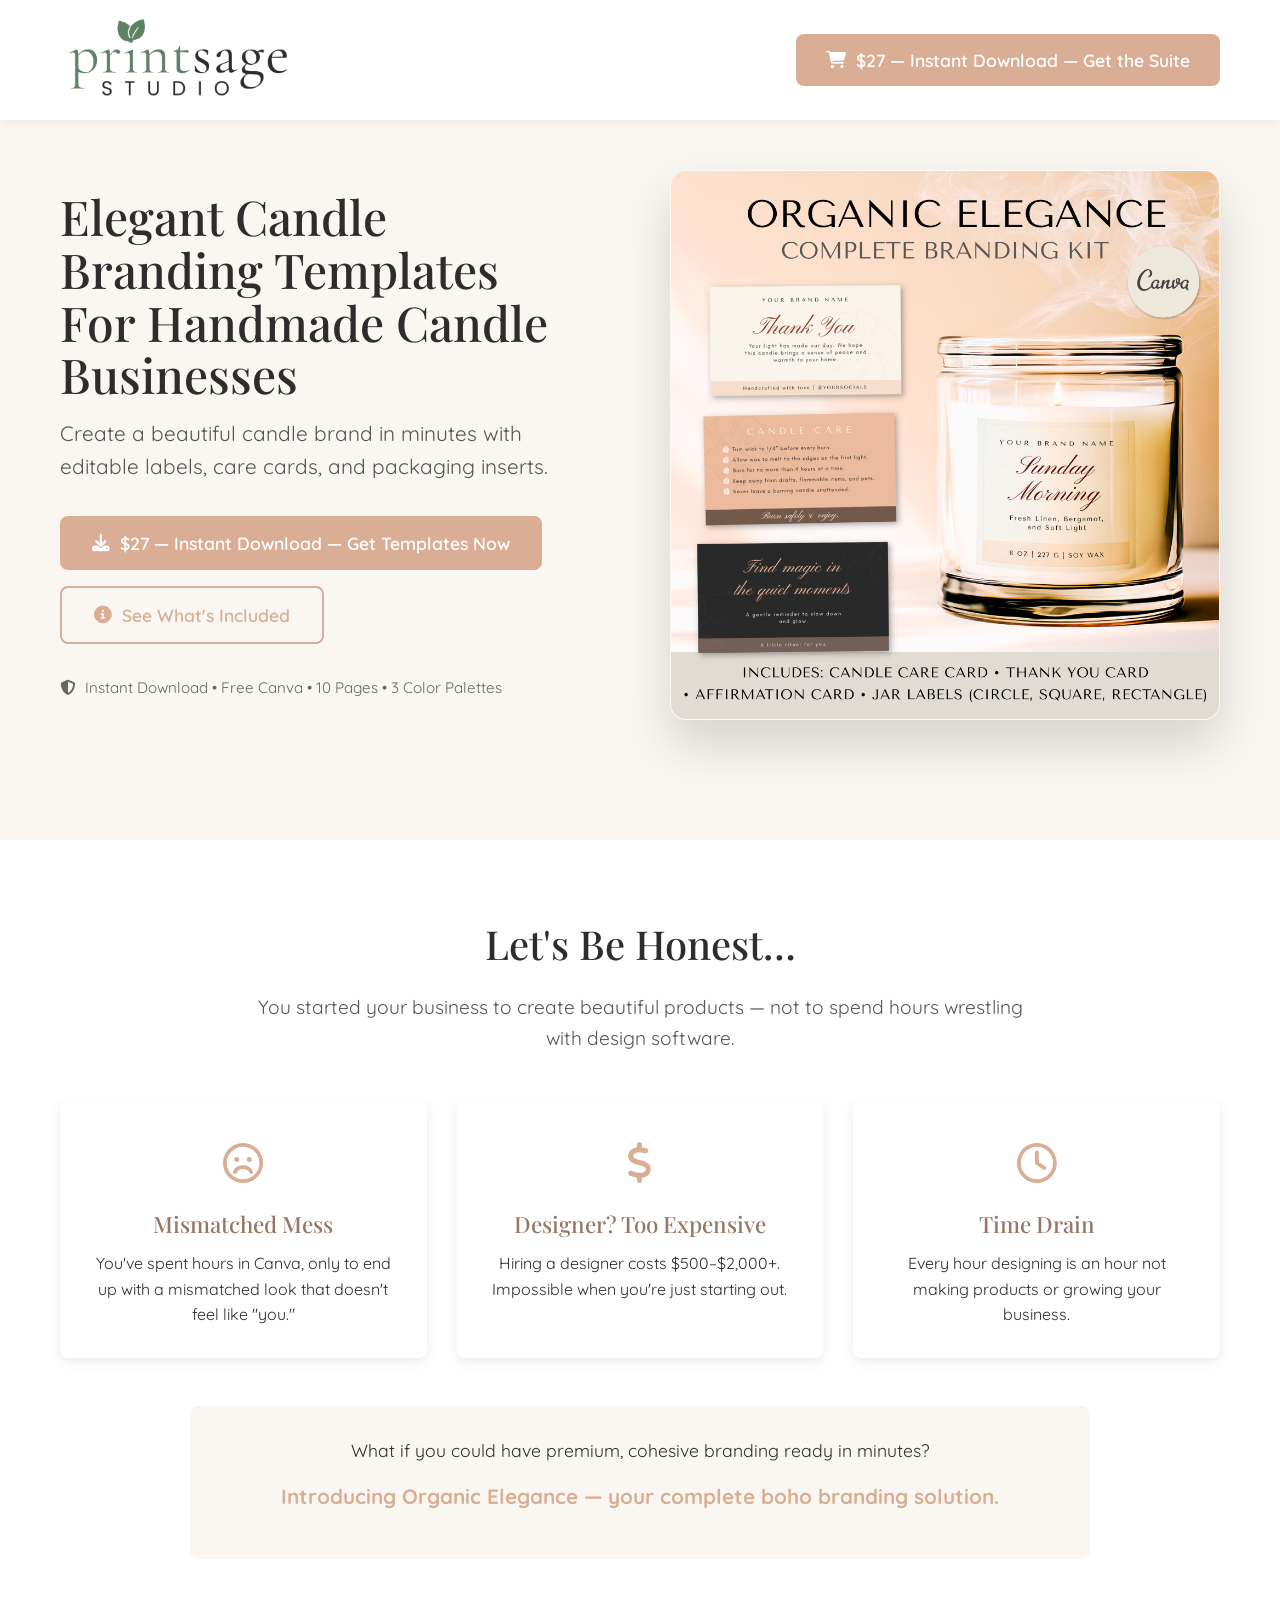
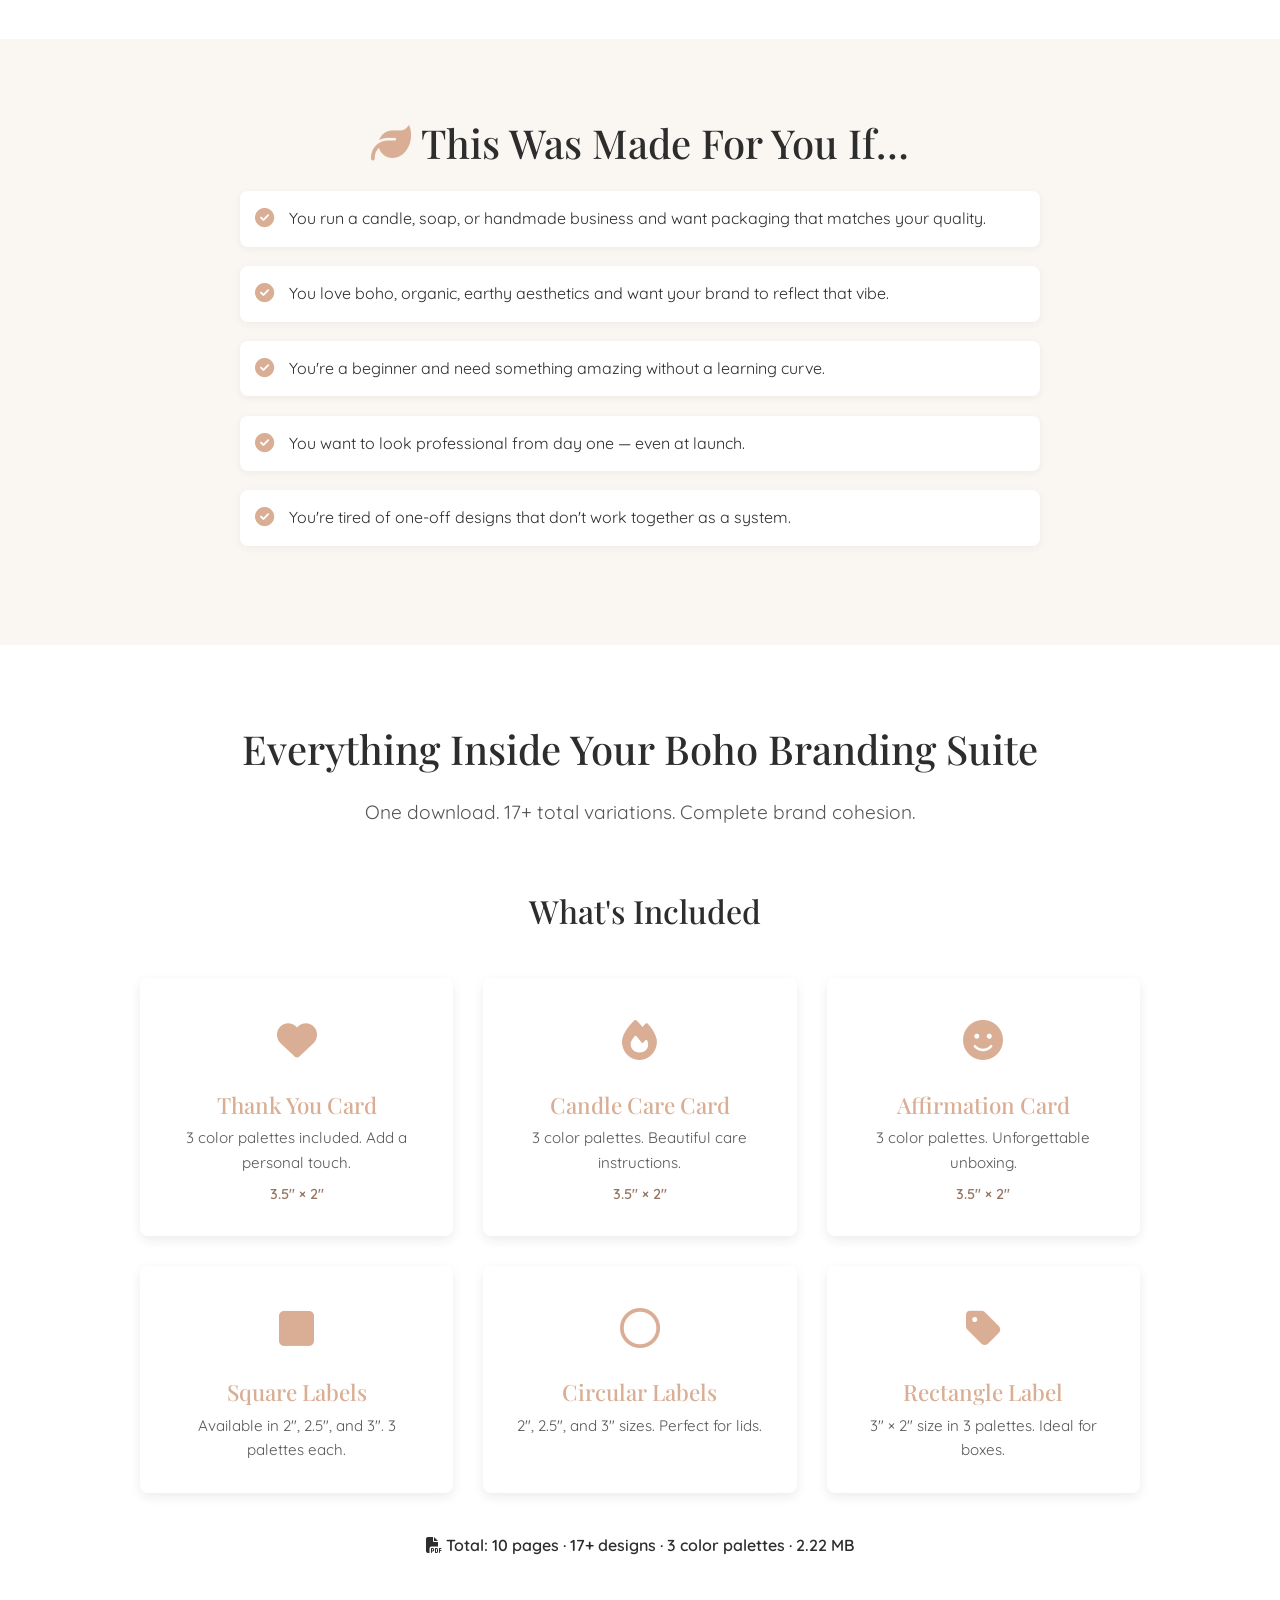
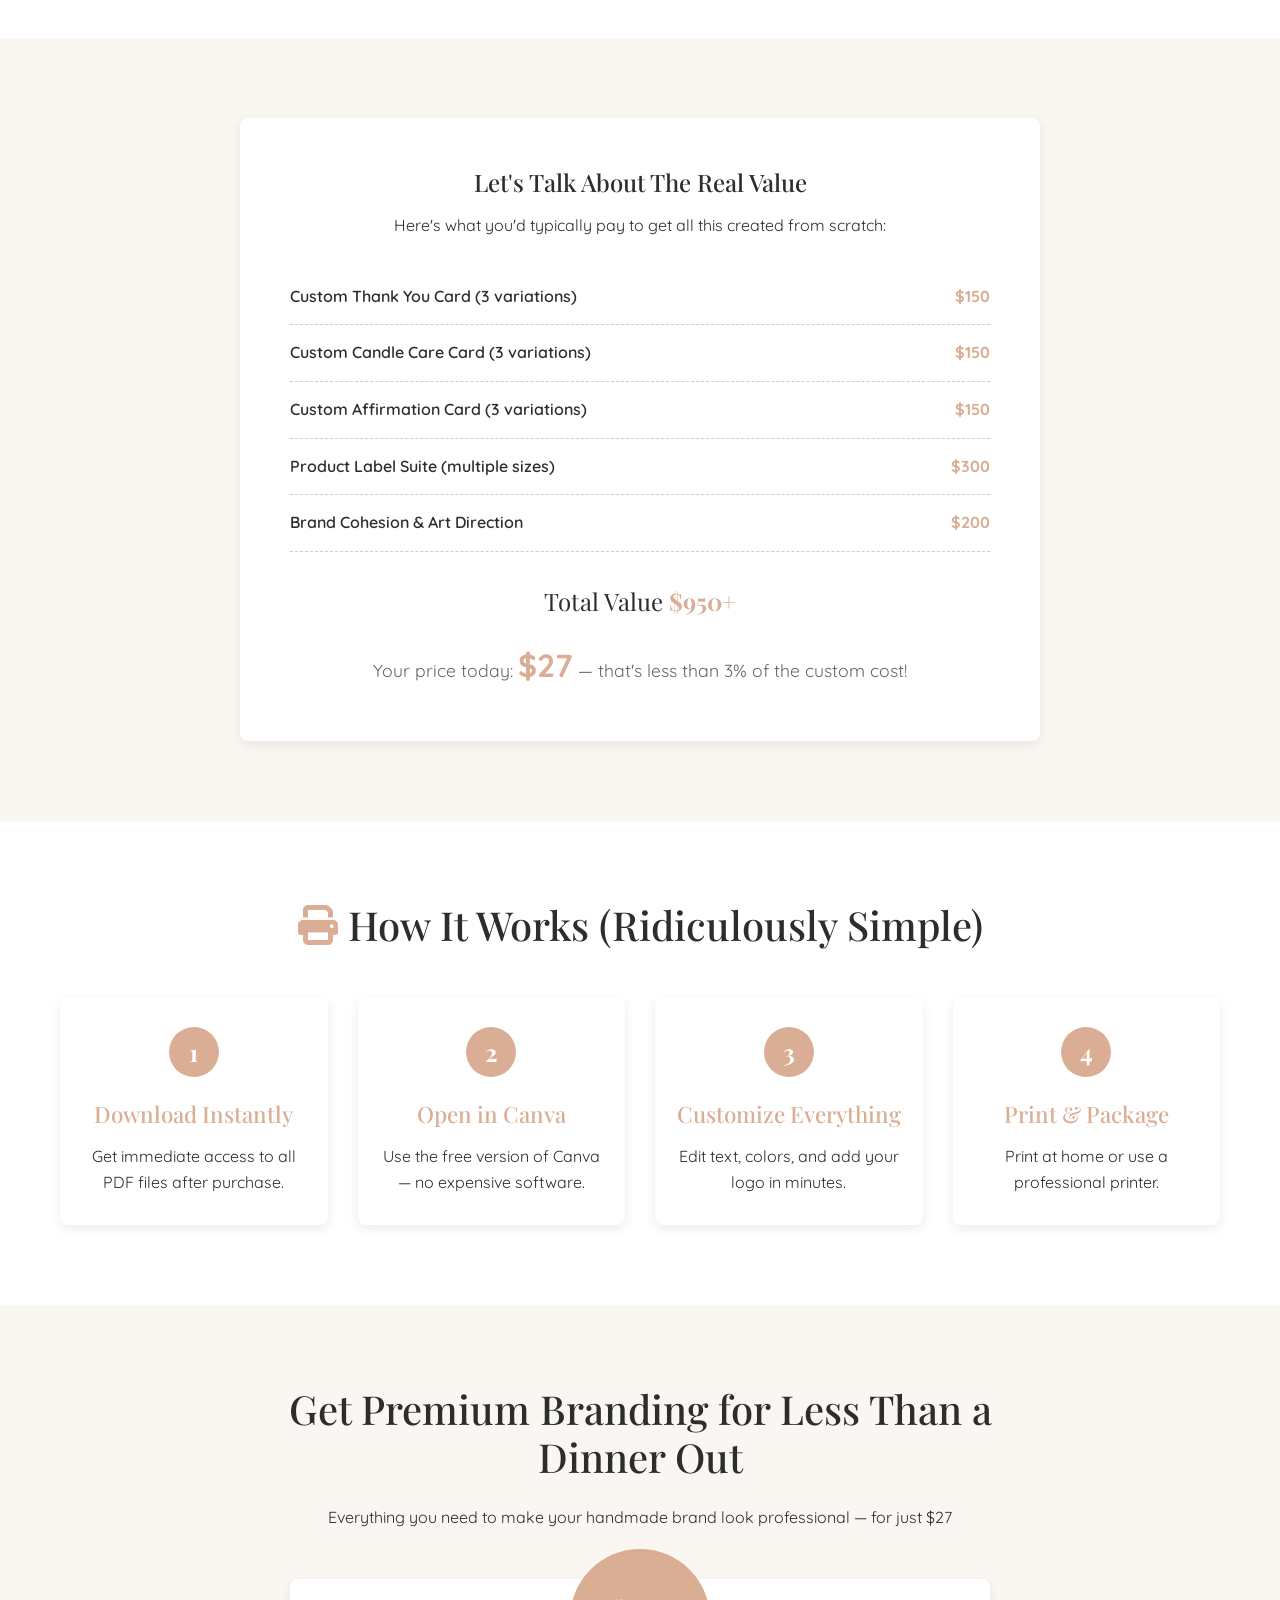
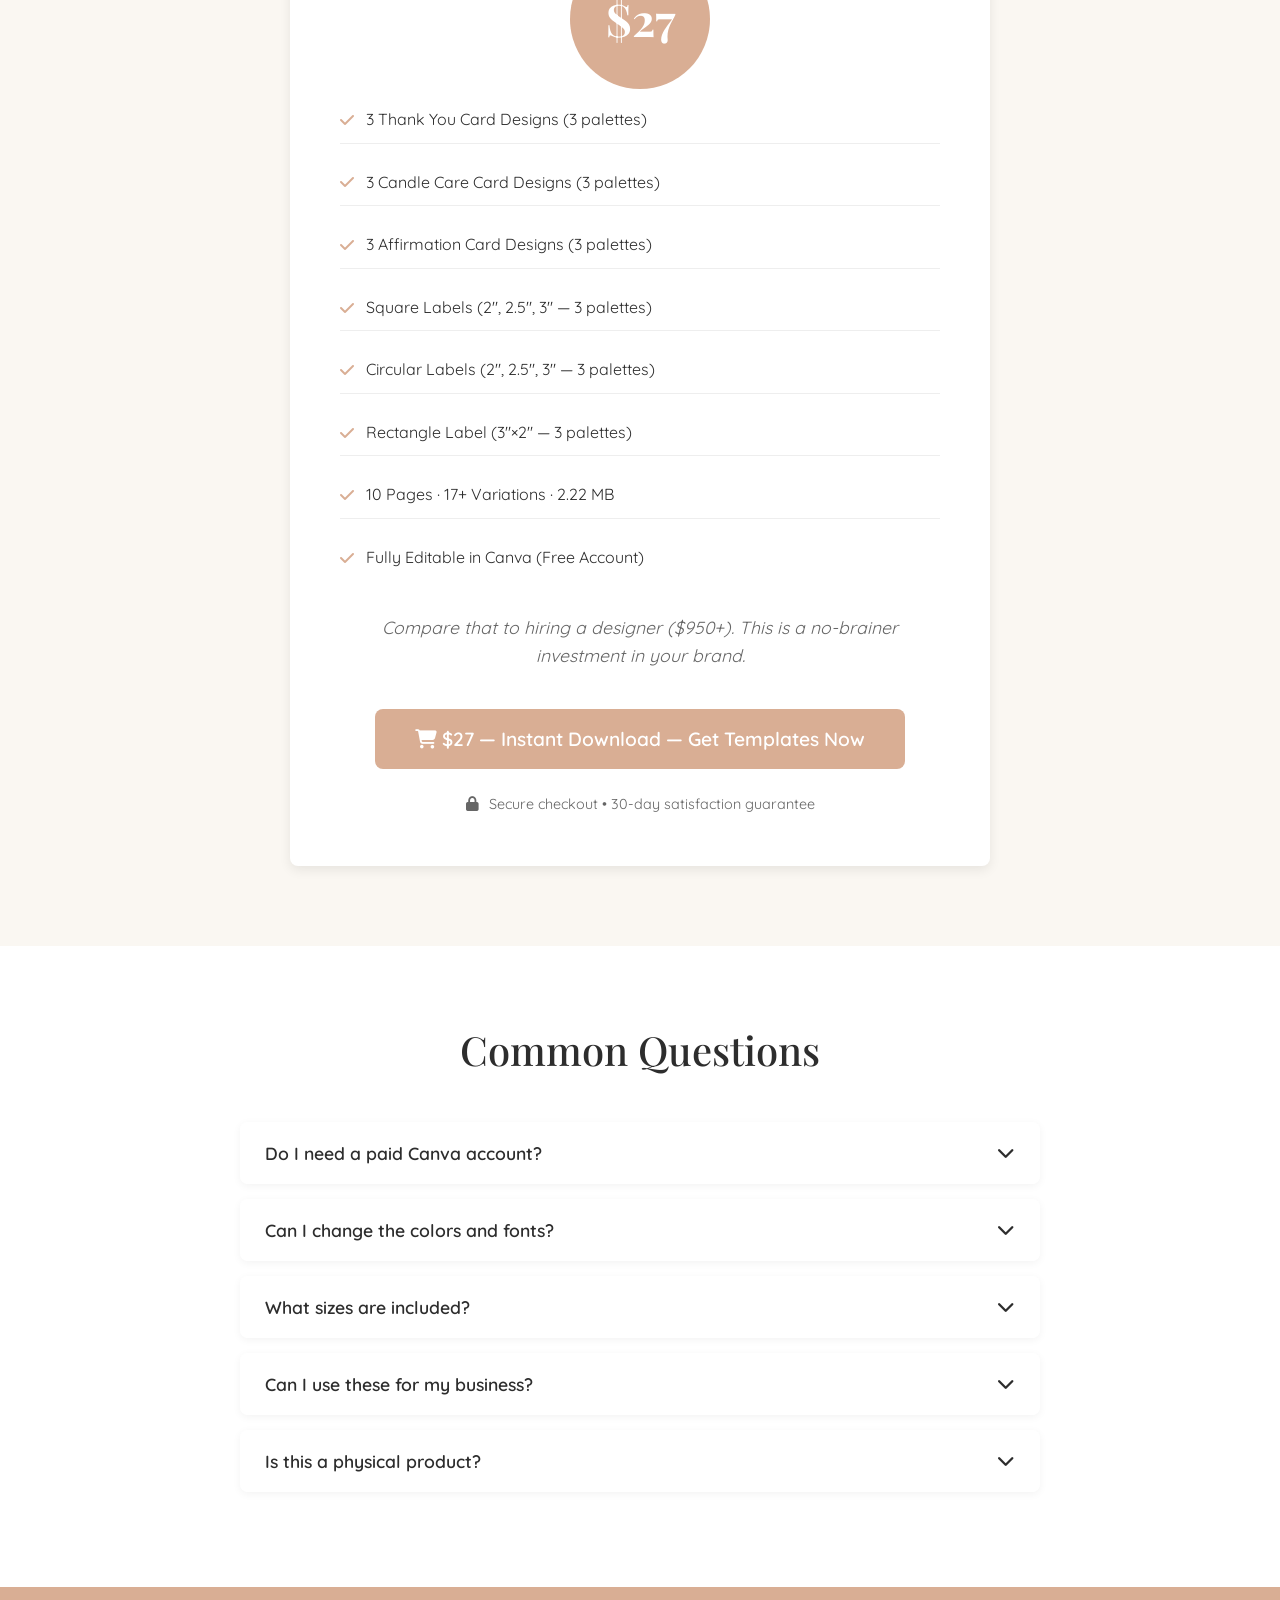
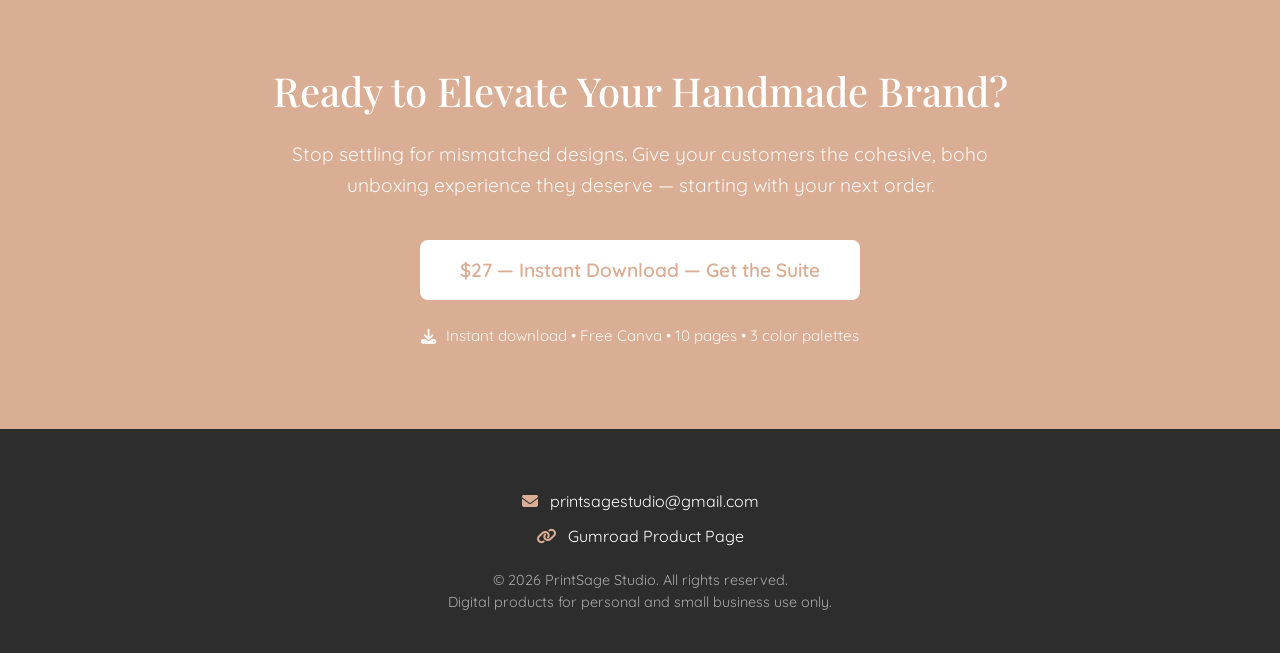
==== commit 8f429e41: "Add files via upload" ====
--- a/index.html
+++ b/index.html
@@ -111,8 +111,8 @@
         <div class="container">
             <div class="hero-wrapper">
                 <div class="hero-content">
-                    <h1 class="hero-title">Organic Elegance: The Complete Boho Branding Suite</h1>
-                    <p class="hero-subtitle">Elevate your brand aesthetic in minutes — not days. 17+ professionally designed templates, fully editable in Canva, ready to print.</p>
+                    <h1 class="hero-title">Elegant Candle Branding Templates For Handmade Candle Businesses</h1>
+                    <p class="hero-subtitle">Create a beautiful candle brand in minutes with editable labels, care cards, and packaging inserts.</p>
                     
                     <div class="hero-buttons">
                         <button class="btn-primary" onclick="scrollToPurchase()">
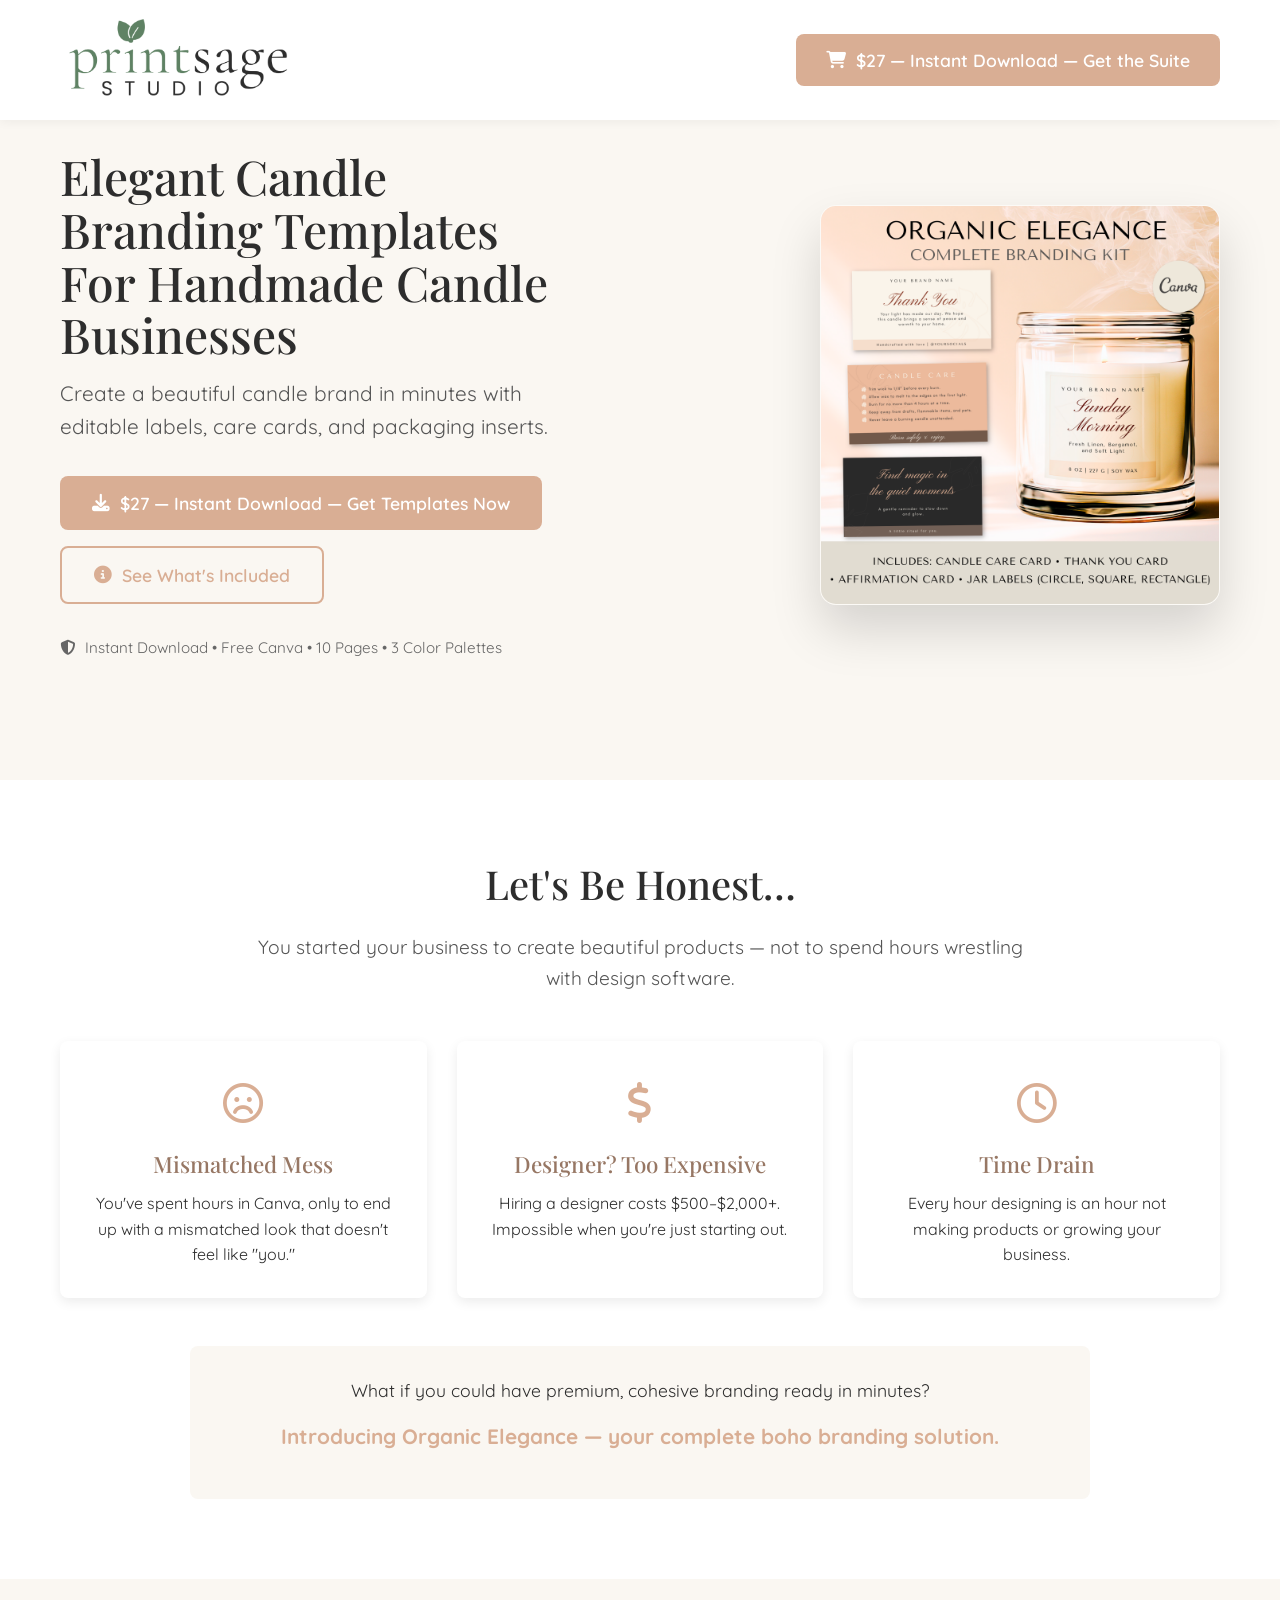
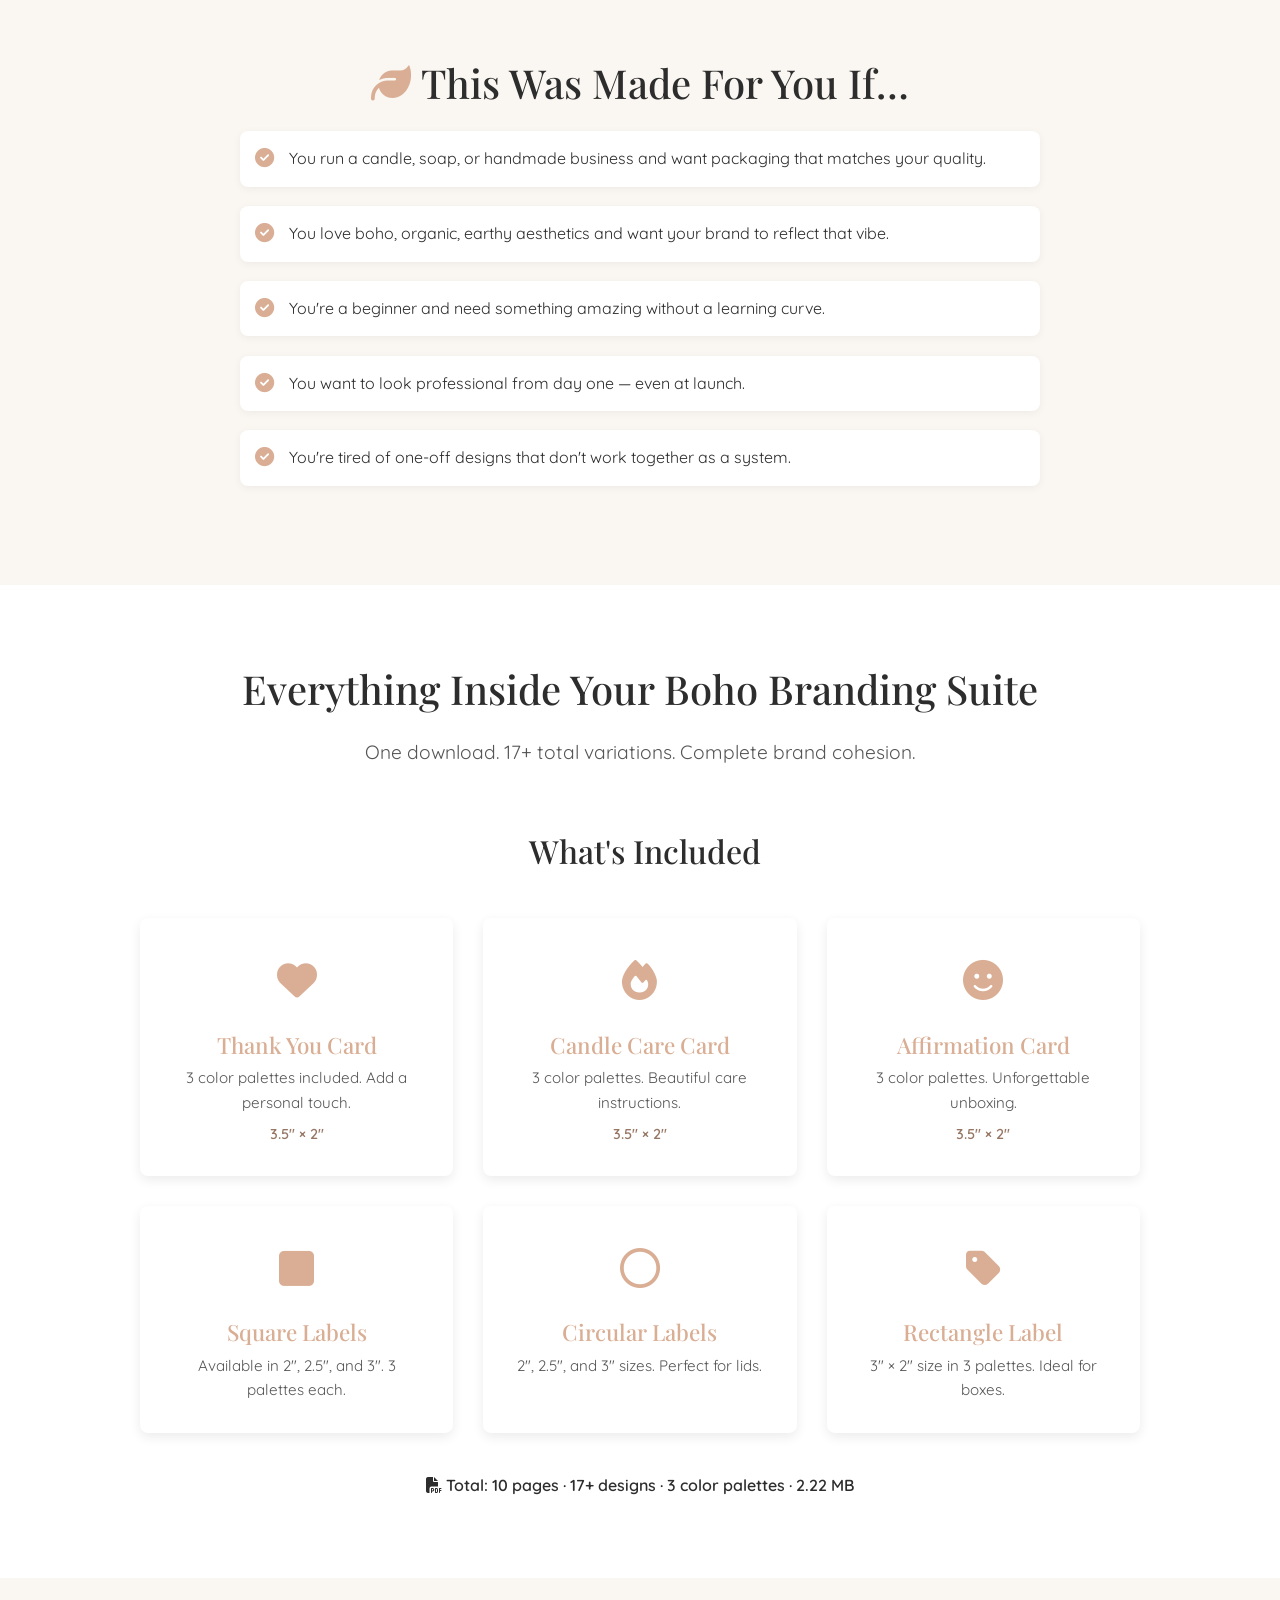
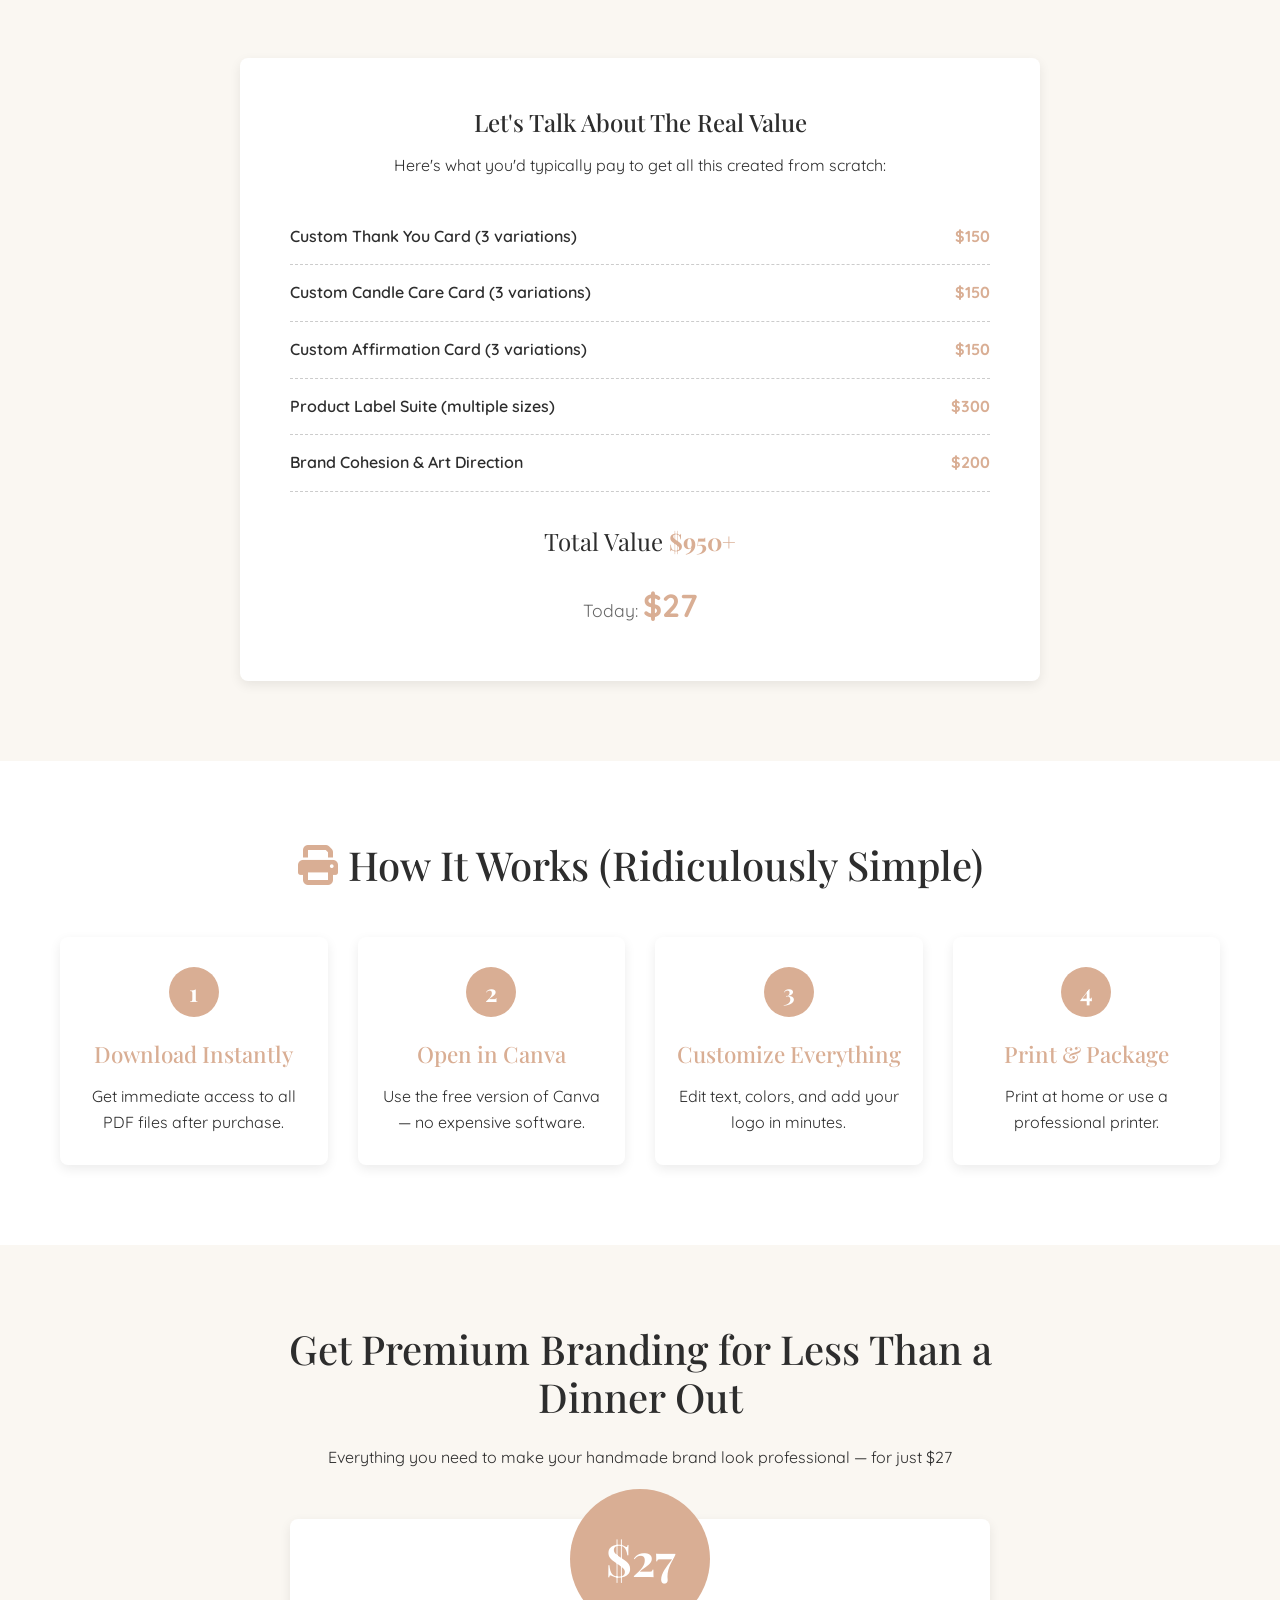
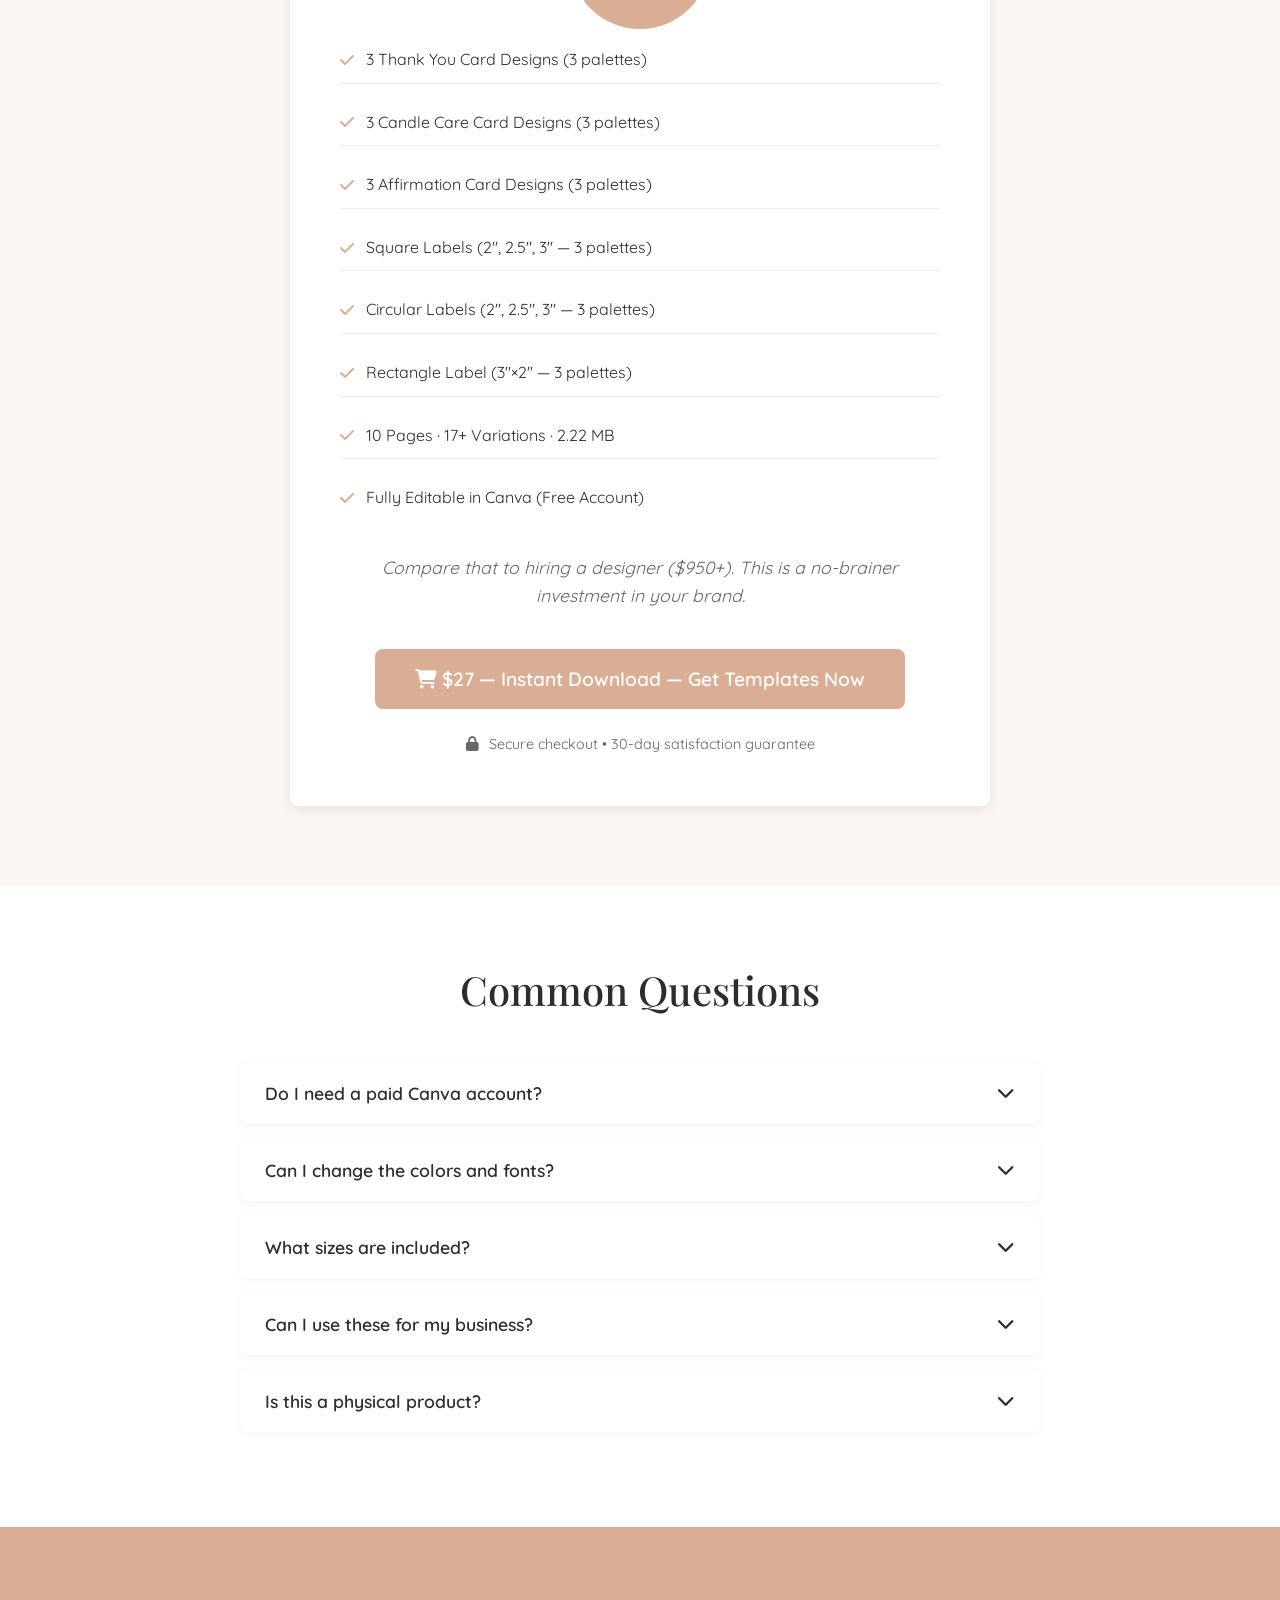
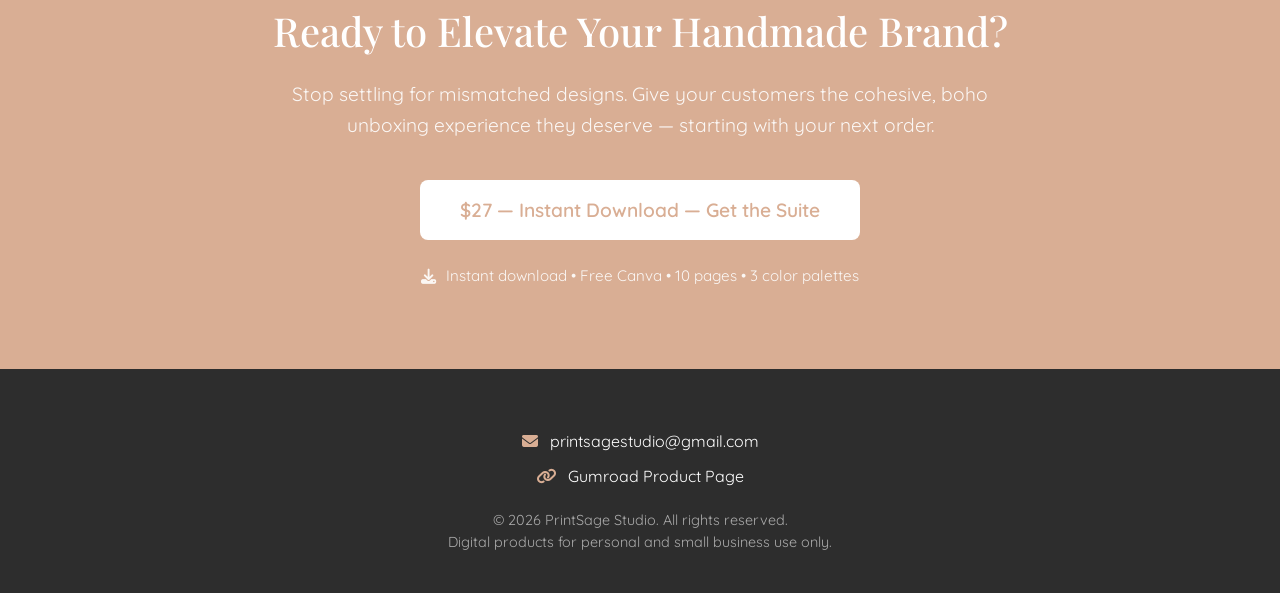
==== commit d2e4321e: "Add files via upload" ====
--- a/index.html
+++ b/index.html
@@ -290,7 +290,7 @@
                     Total Value <span>$950+</span>
                 </div>
                 
-                <p class="value-note">Your price today: <strong class="price-highlight">$27</strong> — that's less than 3% of the custom cost!</p>
+                <p class="value-note">Today: <strong class="price-highlight">$27</strong></p>
             </div>
         </div>
     </section>
--- a/style.css
+++ b/style.css
@@ -105,7 +105,7 @@
    ============================================ */
 .hero {
     background-color: var(--background-color);
-    padding: 50px 0 120px;
+    padding: 30px 0 120px;
     overflow: hidden;
 }
 
@@ -201,7 +201,7 @@
 
 .hero-real-image {
     width: 100%;
-    max-width: 550px; /* REDUCED FROM 800px TO 550px */
+    max-width: 400px; /* REDUCED FROM 800px TO 550px */
     height: auto;
     border-radius: 16px;
     box-shadow: 0 25px 50px rgba(0, 0, 0, 0.15);
